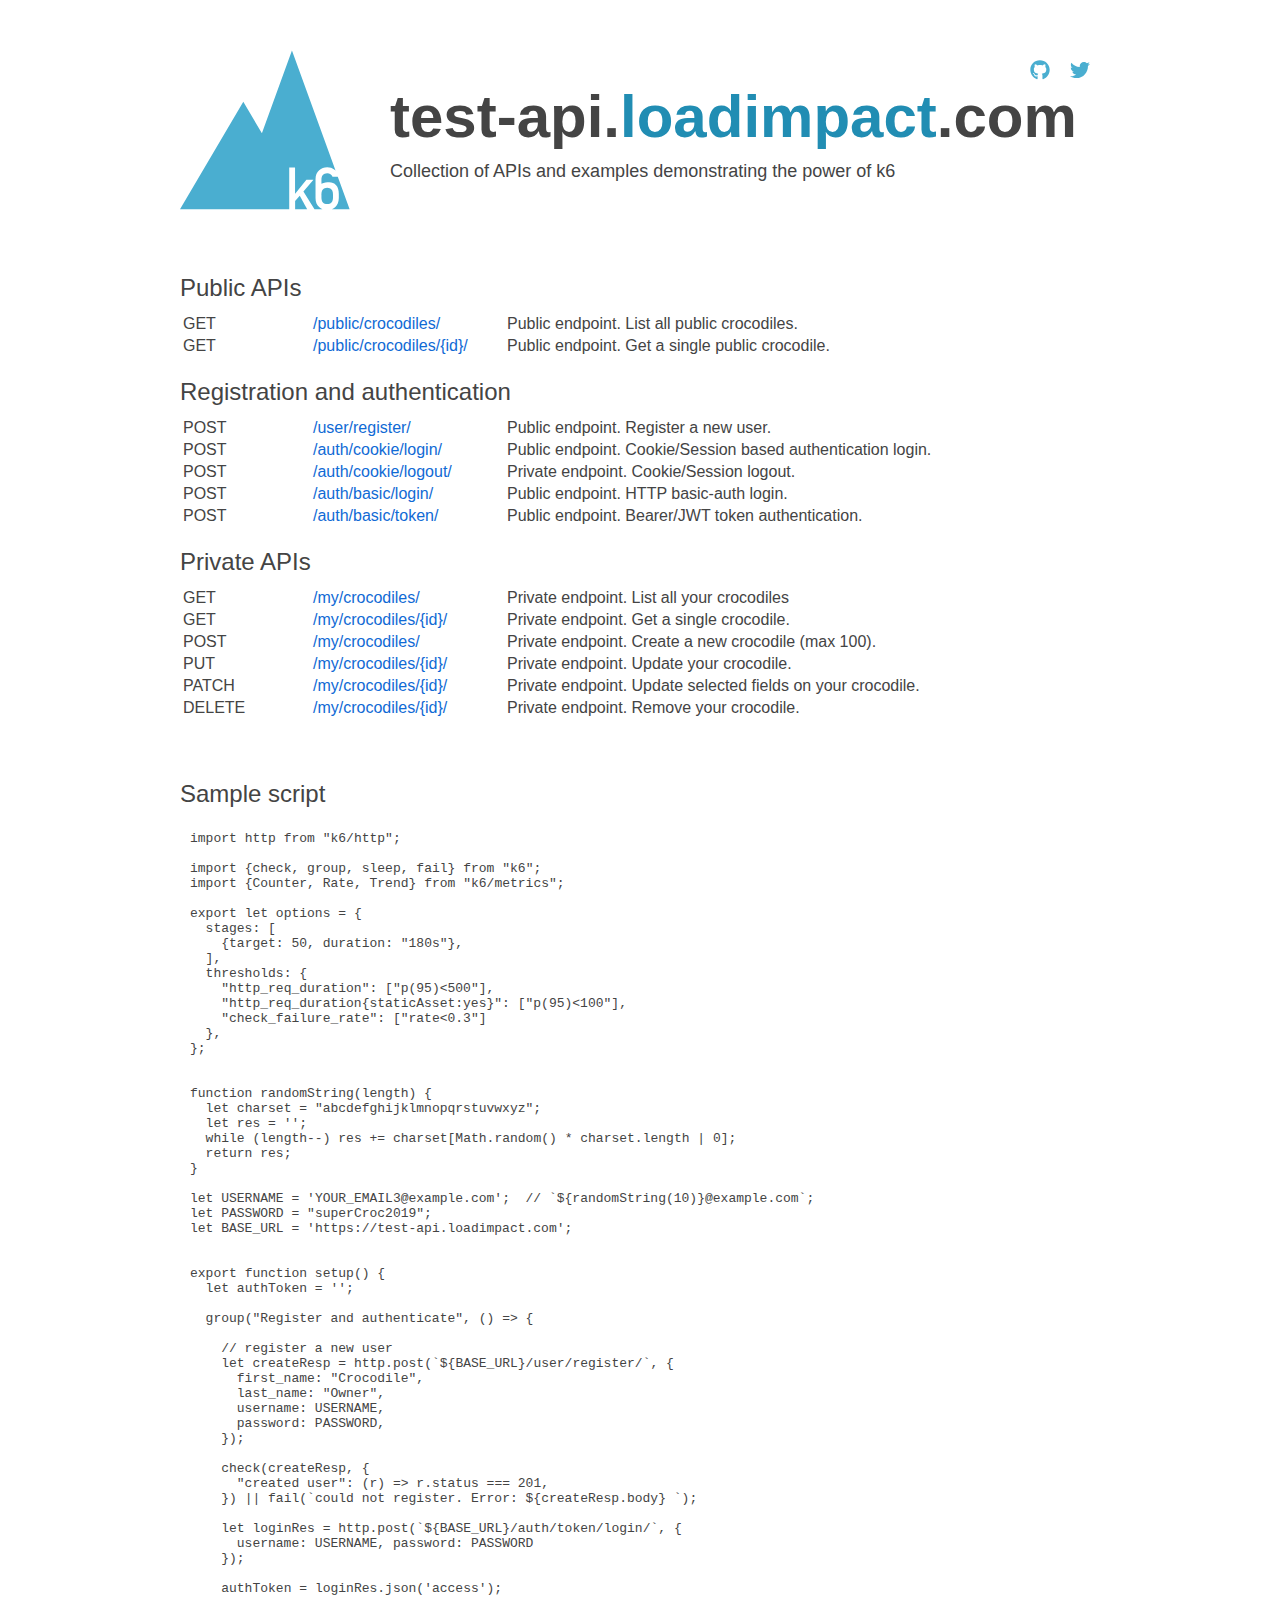
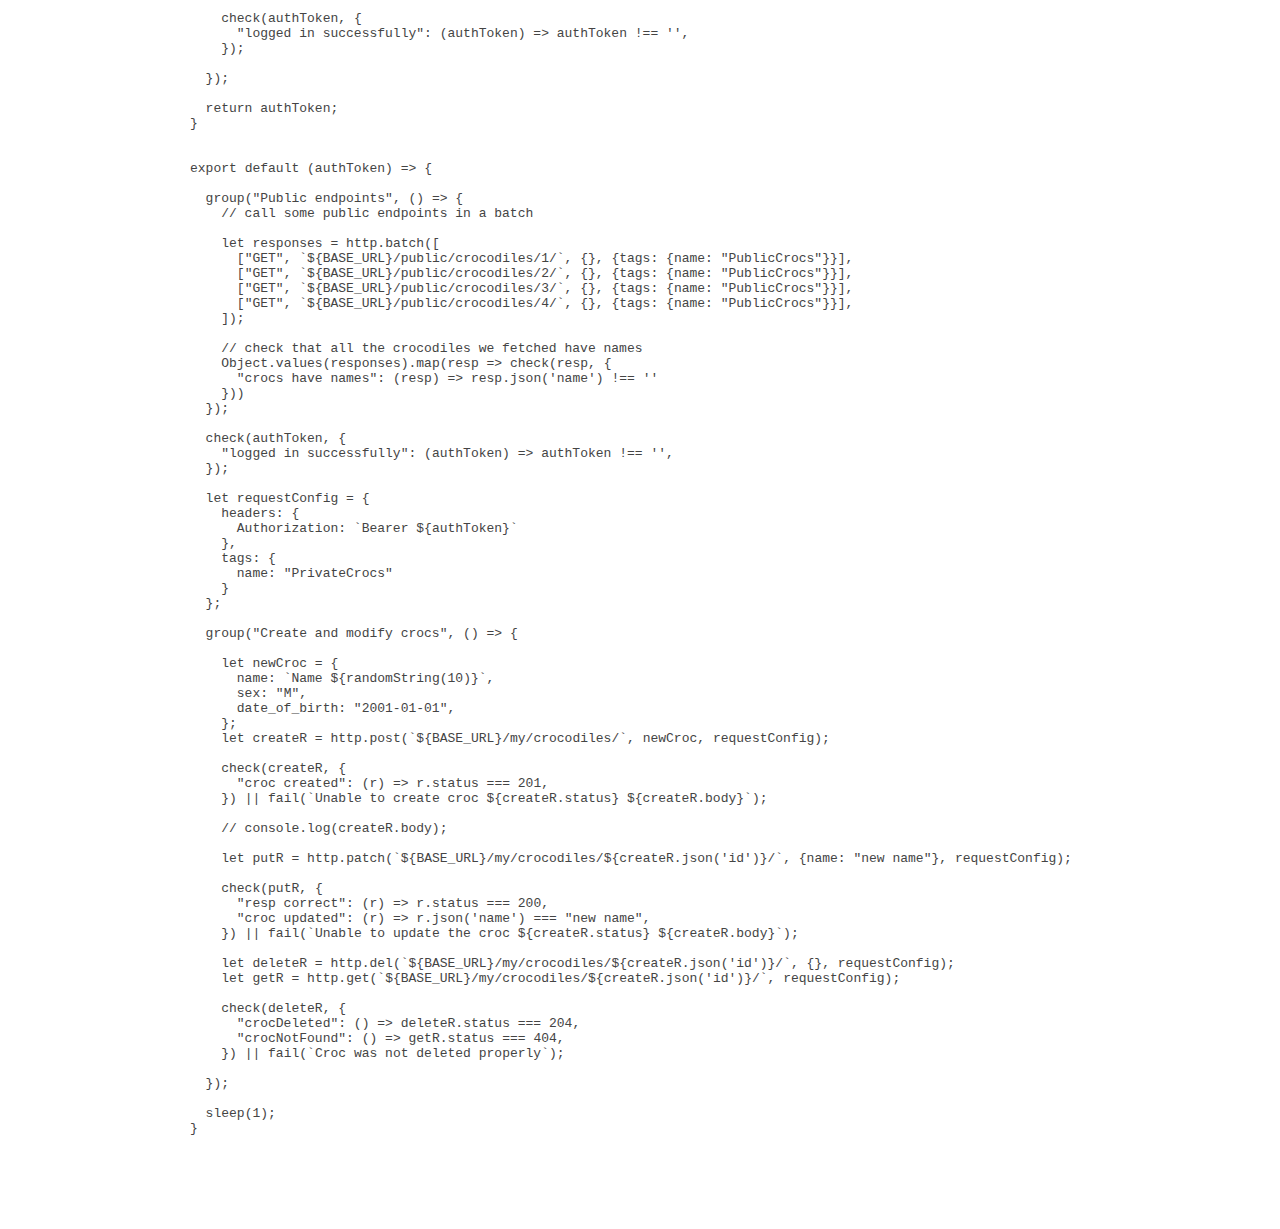
==== project/apps/pages/templates/index.html @ 8e911334 "Example script on the main page" ====
<!DOCTYPE html>
<html lang="en">
<head>
    <meta charset="UTF-8">
    <meta name="viewport" content="width=device-width, initial-scale=1.0">
    <meta http-equiv="X-UA-Compatible" content="ie=edge">
    <link rel="icon" href="/static/favicon.ico" sizes="32x32">
    <link rel="stylesheet" href="/static/css/pygments.css" type="text/css">
    <title>APIs demonstrating the power of k6<</title>
    <style>code[class*=language-], pre[class*=language-] {
        color: #000;
        background: 0 0;
        text-shadow: 0 1px #fff;
        font-family: Consolas, Monaco, 'Andale Mono', 'Ubuntu Mono', monospace;
        font-size: 1em;
        text-align: left;
        white-space: pre;
        word-spacing: normal;
        word-break: normal;
        word-wrap: normal;
        line-height: 1.5;
        -moz-tab-size: 4;
        -o-tab-size: 4;
        tab-size: 4;
        -webkit-hyphens: none;
        -moz-hyphens: none;
        -ms-hyphens: none;
        hyphens: none
    }

    code[class*=language-] ::-moz-selection, code[class*=language-]::-moz-selection, pre[class*=language-] ::-moz-selection, pre[class*=language-]::-moz-selection {
        text-shadow: none;
        background: #b3d4fc
    }

    code[class*=language-] ::selection, code[class*=language-]::selection, pre[class*=language-] ::selection, pre[class*=language-]::selection {
        text-shadow: none;
        background: #b3d4fc
    }

    @media print {
        code[class*=language-], pre[class*=language-] {
            text-shadow: none
        }
    }

    pre[class*=language-] {
        padding: 1em;
        margin: .5em 0;
        overflow: auto
    }

    :not(pre) > code[class*=language-], pre[class*=language-] {
        background: #f5f2f0
    }

    :not(pre) > code[class*=language-] {
        padding: .1em;
        border-radius: .3em;
        white-space: normal
    }

    .token.cdata, .token.comment, .token.doctype, .token.prolog {
        color: #708090
    }

    .token.punctuation {
        color: #999
    }

    .namespace {
        opacity: .7
    }

    .token.boolean, .token.constant, .token.deleted, .token.number, .token.property, .token.symbol, .token.tag {
        color: #905
    }

    .token.attr-name, .token.builtin, .token.char, .token.inserted, .token.selector, .token.string {
        color: #690
    }

    .language-css .token.string, .style .token.string, .token.entity, .token.operator, .token.url {
        color: #9a6e3a;
        background: hsla(0, 0%, 100%, .5)
    }

    .token.atrule, .token.attr-value, .token.keyword {
        color: #07a
    }

    .token.class-name, .token.function {
        color: #dd4a68
    }

    .token.important, .token.regex, .token.variable {
        color: #e90
    }

    .token.bold, .token.important {
        font-weight: 700
    }

    .token.italic {
        font-style: italic
    }

    .token.entity {
        cursor: help
    }

    pre.language-js {
        background: #f7f7f7 !important;
        margin-bottom: 30px;
    }

    .code.language-js {
        font-size: 13px;
    }

    body {
        margin: 0;
        font-family: -apple-system, Whitney, BlinkMacSystemFont, segoe ui, Roboto, Helvetica, Arial, sans-serif, apple color emoji, segoe ui emoji, segoe ui symbol;
        color: #444;
    }

    *, *::before, *::after {
        box-sizing: border-box;
    }

    h1, h2, h3, p, ul {
        margin-top: 0;
    }

    a {
        color: #106ad5;
    }

    h2 {
        font-weight: 500;
        color: #444;
    }

    a:not(:hover) {
        text-decoration: none;
    }

    .text-blue {
        color: #218db3;
    }

    .text-yellow {
        color: #f0d91e;
    }

    .page {
        margin: 0 auto 50px;
        max-width: 960px;
        padding-left: 20px;
        padding-right: 20px;
        padding-top: 50px;
    }

    .page-section {
        padding: 20px 0;
    }

    .title {
        font-size: 60px;
        margin-top: 0;
        margin-bottom: 10px;
    }

    .description {
        color: #444;
        font-size: 18px;
        margin-top: 0;
        margin-bottom: 0;
        font-weight: 300;
    }

    .header {
        position: relative;
        margin-bottom: 40px;
    }

    .logo svg {
        width: 170px;
        height: auto;
    }

    .logo svg path {
        fill: #4AAED0;
    }

    @media (min-width: 600px) {
        .logo {
            margin-right: 40px;
        }

        .header {
            display: flex;
            align-items: center;
        }
    }

    @media (max-width: 599px) {
        .logo {
            margin-bottom: 10px;
        }

        .logo svg {
            width: 100px;
        }
    }

    .table {
        border-collapse: collapse;
    }

    .table td {
        border: 1px solid #e6e6e6;
        padding: 10px;
        min-width: 130px;
    }

    .list-unstyled {
        list-style: none;
        padding-left: 0;
    }

    .modules-list {
        list-style: none;
        padding-left: 0;
        border-top: 1px solid #e6e6e6;
        padding: 10px 0;
        border-bottom: 1px solid #e6e6e6;
    }

    .modules-list li {
        padding: 10px;
        display: flex;
    }

    .modules-list li p {
        margin-bottom: 0;
        margin-right: 10px;
        min-width: 120px;
    }

    .header-icons {
        position: absolute;
        top: 0;
        right: 0;
        display: flex;
        justify-content: flex-end;
        align-self: flex-start;
        list-style: none;
    }

    .header-icons li a {
        padding: 10px;
        color: #4aaed0;
        transition: 0.2s;
        display: block;
    }

    .header-icons li a:hover {
        color: #30829e;
    }

    .header-icons li a:active {
        transform: scale(0.9);
    }

    table{
        margin-bottom: 20px;
        table-layout: fixed;
        width: 800px;
    }

    thead tr th:first-child,
    tbody tr td:first-child
    {
      width: 8em;
      min-width: 8em;
      max-width: 8em;
      word-break: break-all;
    }

    thead tr th:nth-child(2),
    tbody tr td:nth-child(2){
      width: 12em;
      min-width: 12em;
      max-width: 12em;
      word-break: break-all;

    }

    h2 {
        margin-bottom: 10px;
    }
        pre{
            padding: 10px;
        }
    </style>
</head>
<body>
<main class="page">
    <header class="header">
        <div class="logo">
            <svg width="181px" height="170px" viewBox="0 0 181 170">
                <g id="Page-2" stroke="none" stroke-width="1" fill="none" fill-rule="evenodd">
                    <g id="k6-logo-cyan" fill="#4AAED0">
                        <path d="M162.9,153.5 C162.8,149 160.7,146.7 156.7,146.6 C152.7,146.7 150.6,149 150.6,153.5 L150.6,157.2 C150.7,161.8 152.7,164.1 156.7,164.1 C160.7,164.1 162.8,161.8 162.9,157.2 L162.9,153.5 Z"
                              id="Path"></path>
                        <path d="M168,135 L162.4,135 C161.4,132.5 159.5,131.3 156.7,131.2 C152.7,131.3 150.7,133.6 150.6,138.1 L150.6,142.3 C153.6,141.3 156.4,140.9 158.9,140.9 C161.8,140.9 164.2,141.9 166.2,143.9 C168.2,145.9 169.1,149.1 169.1,153.4 L169.1,157.5 C169,161.6 167.8,164.8 165.4,167.1 C164.3,168.1 163.1,168.9 161.8,169.5 L180.6,169.5 L168,135 Z"
                              id="Path"></path>
                        <polygon id="Path"
                                 points="122.6 160.9 122.6 169.5 135.4 169.5 127.5 155.2"></polygon>
                        <path d="M144.3,157.6 L144.3,137.7 C144.3,133.5 145.6,130.3 148.2,128.1 C150.6,125.9 153.4,124.8 156.7,124.8 C159.7,124.8 162.3,125.7 164.6,127.4 C164.9,127.7 165.3,128 165.6,128.3 L119.2,0.5 L87.2,88.7 L67.4,55.2 L1.42108547e-14,169.5 L101,169.5 L116.3,169.5 L116.3,125.1 L122.5,125.1 L122.5,153.1 L122.6,153.1 L134.6,138.1 L142.1,138.1 L131.4,150.6 L143.2,169.5 L151.7,169.5 C150.4,168.9 149.2,168.2 148.1,167.1 C145.6,164.9 144.3,161.7 144.3,157.6 Z"
                              id="Path"></path>
                    </g>
                </g>
            </svg>
        </div>
        <div>
            <h1 class="title">test-api.<span class="text-blue">loadimpact</span>.com</h1>
            <p class="description">Collection of APIs and examples demonstrating the power of k6</p>
        </div>
        <ul class="header-icons">
            <li>
                <a href="https://github.com/loadimpact/k6">
                    <svg height="20" width="20" aria-hidden="true" focusable="false"
                         viewBox="0 0 496 512">
                        <path fill="currentColor"
                              d="M165.9 397.4c0 2-2.3 3.6-5.2 3.6-3.3.3-5.6-1.3-5.6-3.6 0-2 2.3-3.6 5.2-3.6 3-.3 5.6 1.3 5.6 3.6zm-31.1-4.5c-.7 2 1.3 4.3 4.3 4.9 2.6 1 5.6 0 6.2-2s-1.3-4.3-4.3-5.2c-2.6-.7-5.5.3-6.2 2.3zm44.2-1.7c-2.9.7-4.9 2.6-4.6 4.9.3 2 2.9 3.3 5.9 2.6 2.9-.7 4.9-2.6 4.6-4.6-.3-1.9-3-3.2-5.9-2.9zM244.8 8C106.1 8 0 113.3 0 252c0 110.9 69.8 205.8 169.5 239.2 12.8 2.3 17.3-5.6 17.3-12.1 0-6.2-.3-40.4-.3-61.4 0 0-70 15-84.7-29.8 0 0-11.4-29.1-27.8-36.6 0 0-22.9-15.7 1.6-15.4 0 0 24.9 2 38.6 25.8 21.9 38.6 58.6 27.5 72.9 20.9 2.3-16 8.8-27.1 16-33.7-55.9-6.2-112.3-14.3-112.3-110.5 0-27.5 7.6-41.3 23.6-58.9-2.6-6.5-11.1-33.3 2.6-67.9 20.9-6.5 69 27 69 27 20-5.6 41.5-8.5 62.8-8.5s42.8 2.9 62.8 8.5c0 0 48.1-33.6 69-27 13.7 34.7 5.2 61.4 2.6 67.9 16 17.7 25.8 31.5 25.8 58.9 0 96.5-58.9 104.2-114.8 110.5 9.2 7.9 17 22.9 17 46.4 0 33.7-.3 75.4-.3 83.6 0 6.5 4.6 14.4 17.3 12.1C428.2 457.8 496 362.9 496 252 496 113.3 383.5 8 244.8 8zM97.2 352.9c-1.3 1-1 3.3.7 5.2 1.6 1.6 3.9 2.3 5.2 1 1.3-1 1-3.3-.7-5.2-1.6-1.6-3.9-2.3-5.2-1zm-10.8-8.1c-.7 1.3.3 2.9 2.3 3.9 1.6 1 3.6.7 4.3-.7.7-1.3-.3-2.9-2.3-3.9-2-.6-3.6-.3-4.3.7zm32.4 35.6c-1.6 1.3-1 4.3 1.3 6.2 2.3 2.3 5.2 2.6 6.5 1 1.3-1.3.7-4.3-1.3-6.2-2.2-2.3-5.2-2.6-6.5-1zm-11.4-14.7c-1.6 1-1.6 3.6 0 5.9 1.6 2.3 4.3 3.3 5.6 2.3 1.6-1.3 1.6-3.9 0-6.2-1.4-2.3-4-3.3-5.6-2z"></path>
                    </svg>
                </a>
            </li>
            <li>
                <a href="https://twitter.com/k6_io">
                    <svg height="20" width="20" aria-hidden="true" focusable="false"
                         viewBox="0 0 512 512">
                        <path fill="currentColor"
                              d="M459.37 151.716c.325 4.548.325 9.097.325 13.645 0 138.72-105.583 298.558-298.558 298.558-59.452 0-114.68-17.219-161.137-47.106 8.447.974 16.568 1.299 25.34 1.299 49.055 0 94.213-16.568 130.274-44.832-46.132-.975-84.792-31.188-98.112-72.772 6.498.974 12.995 1.624 19.818 1.624 9.421 0 18.843-1.3 27.614-3.573-48.081-9.747-84.143-51.98-84.143-102.985v-1.299c13.969 7.797 30.214 12.67 47.431 13.319-28.264-18.843-46.781-51.005-46.781-87.391 0-19.492 5.197-37.36 14.294-52.954 51.655 63.675 129.3 105.258 216.365 109.807-1.624-7.797-2.599-15.918-2.599-24.04 0-57.828 46.782-104.934 104.934-104.934 30.213 0 57.502 12.67 76.67 33.137 23.715-4.548 46.456-13.32 66.599-25.34-7.798 24.366-24.366 44.833-46.132 57.827 21.117-2.273 41.584-8.122 60.426-16.243-14.292 20.791-32.161 39.308-52.628 54.253z"></path>
                    </svg>
                </a>
            </li>
        </ul>
    </header>
    <section class="page-section">
        <h2>Public APIs</h2>
        <table>
            <tbody>
            <tr>
                <td>GET</td>
                <td><a href="/public/crocodiles/">/public/crocodiles/</a></td>
                <td>Public endpoint. List all public crocodiles.</td>
            </tr>
            <tr>
                <td>GET</td>
                <td><a href="/public/crocodiles/1/">/public/crocodiles/{id}/</a></td>
                <td>Public endpoint. Get a single public crocodile.</td>
            </tr>
            </tbody>
        </table>

        <h2>Registration and authentication</h2>
        <table>
            <tbody>
            <tr>
                <td>POST</td>
                <td><a href="/user/register/">/user/register/</a></td>
                <td>Public endpoint. Register a new user.</td>
            </tr>

            <tr>
                <td>POST</td>
                <td><a href="/auth/cookie/login/">/auth/cookie/login/</a></td>
                <td>Public endpoint. Cookie/Session based authentication login.</td>
            </tr>
            <tr>
                <td>POST</td>
                <td><a href="/auth/cookie/logout/">/auth/cookie/logout/</a></td>
                <td>Private endpoint. Cookie/Session logout.</td>
            </tr>
            <tr>
                <td>POST</td>
                <td><a href="/auth/cookie/login/">/auth/basic/login/</a></td>
                <td>Public endpoint. HTTP basic-auth login.</td>
            </tr>
            <tr>
                <td>POST</td>
                <td><a href="/auth/token/login/">/auth/basic/token/</a></td>
                <td>Public endpoint. Bearer/JWT token authentication.</td>
            </tr>
            </tbody>
        </table>

        <h2>Private APIs </h2>
        <table>
            <tbody>
            <tr>
                <td>GET</td>
                <td><a href="/my/crocodiles/">/my/crocodiles/</a></td>
                <td>Private endpoint. List all your crocodiles</td>
            </tr>
            <tr>
                <td>GET</td>
                <td><a href="/my/crocodiles/{}/">/my/crocodiles/{id}/</a></td>
                <td>Private endpoint. Get a single crocodile.</td>
            </tr>
            <tr>
                <td>POST</td>
                <td><a href="/my/crocodiles/">/my/crocodiles/</a></td>
                <td>Private endpoint. Create a new crocodile (max 100).</td>
            </tr>
            <tr>
                <td>PUT</td>
                <td><a href="/my/crocodiles/{}/">/my/crocodiles/{id}/</a></td>
                <td>Private endpoint. Update your crocodile.</td>
            </tr>
            <tr>
                <td>PATCH</td>
                <td><a href="/my/crocodiles/{}/">/my/crocodiles/{id}/</a></td>
                <td>Private endpoint. Update selected fields on your crocodile.</td>
            </tr>
            <tr>
                <td>DELETE</td>
                <td><a href="/my/crocodiles/{}/">/my/crocodiles/{id}/</a></td>
                <td>Private endpoint. Remove your crocodile.</td>
            </tr>
            </tbody>
        </table>
    </section>

    <section class="page-section">
        <h2>Sample script</h2>

<div class="syntax"><pre><span></span><span class="kr">import</span> <span class="nx">http</span> <span class="nx">from</span> <span class="s2">"k6/http"</span><span class="p">;</span>

<span class="kr">import</span> <span class="p">{</span><span class="nx">check</span><span class="p">,</span> <span class="nx">group</span><span class="p">,</span> <span class="nx">sleep</span><span class="p">,</span> <span class="nx">fail</span><span class="p">}</span> <span class="nx">from</span> <span class="s2">"k6"</span><span class="p">;</span>
<span class="kr">import</span> <span class="p">{</span><span class="nx">Counter</span><span class="p">,</span> <span class="nx">Rate</span><span class="p">,</span> <span class="nx">Trend</span><span class="p">}</span> <span class="nx">from</span> <span class="s2">"k6/metrics"</span><span class="p">;</span>

<span class="kr">export</span> <span class="kd">let</span> <span class="nx">options</span> <span class="o">=</span> <span class="p">{</span>
  <span class="nx">stages</span><span class="o">:</span> <span class="p">[</span>
    <span class="p">{</span><span class="nx">target</span><span class="o">:</span> <span class="mi">50</span><span class="p">,</span> <span class="nx">duration</span><span class="o">:</span> <span class="s2">"180s"</span><span class="p">},</span>
  <span class="p">],</span>
  <span class="nx">thresholds</span><span class="o">:</span> <span class="p">{</span>
    <span class="s2">"http_req_duration"</span><span class="o">:</span> <span class="p">[</span><span class="s2">"p(95)&lt;500"</span><span class="p">],</span>
    <span class="s2">"http_req_duration{staticAsset:yes}"</span><span class="o">:</span> <span class="p">[</span><span class="s2">"p(95)&lt;100"</span><span class="p">],</span>
    <span class="s2">"check_failure_rate"</span><span class="o">:</span> <span class="p">[</span><span class="s2">"rate&lt;0.3"</span><span class="p">]</span>
  <span class="p">},</span>
<span class="p">};</span>


<span class="kd">function</span> <span class="nx">randomString</span><span class="p">(</span><span class="nx">length</span><span class="p">)</span> <span class="p">{</span>
  <span class="kd">let</span> <span class="nx">charset</span> <span class="o">=</span> <span class="s2">"abcdefghijklmnopqrstuvwxyz"</span><span class="p">;</span>
  <span class="kd">let</span> <span class="nx">res</span> <span class="o">=</span> <span class="s1">''</span><span class="p">;</span>
  <span class="k">while</span> <span class="p">(</span><span class="nx">length</span><span class="o">--</span><span class="p">)</span> <span class="nx">res</span> <span class="o">+=</span> <span class="nx">charset</span><span class="p">[</span><span class="nb">Math</span><span class="p">.</span><span class="nx">random</span><span class="p">()</span> <span class="o">*</span> <span class="nx">charset</span><span class="p">.</span><span class="nx">length</span> <span class="o">|</span> <span class="mi">0</span><span class="p">];</span>
  <span class="k">return</span> <span class="nx">res</span><span class="p">;</span>
<span class="p">}</span>

<span class="kd">let</span> <span class="nx">USERNAME</span> <span class="o">=</span> <span class="s1">'YOUR_EMAIL3@example.com'</span><span class="p">;</span>  <span class="c1">// `${randomString(10)}@example.com`;</span>
<span class="kd">let</span> <span class="nx">PASSWORD</span> <span class="o">=</span> <span class="s2">"superCroc2019"</span><span class="p">;</span>
<span class="kd">let</span> <span class="nx">BASE_URL</span> <span class="o">=</span> <span class="s1">'https://test-api.loadimpact.com'</span><span class="p">;</span>


<span class="kr">export</span> <span class="kd">function</span> <span class="nx">setup</span><span class="p">()</span> <span class="p">{</span>
  <span class="kd">let</span> <span class="nx">authToken</span> <span class="o">=</span> <span class="s1">''</span><span class="p">;</span>

  <span class="nx">group</span><span class="p">(</span><span class="s2">"Register and authenticate"</span><span class="p">,</span> <span class="p">()</span> <span class="p">=&gt;</span> <span class="p">{</span>

    <span class="c1">// register a new user</span>
    <span class="kd">let</span> <span class="nx">createResp</span> <span class="o">=</span> <span class="nx">http</span><span class="p">.</span><span class="nx">post</span><span class="p">(</span><span class="sb">`</span><span class="si">${</span><span class="nx">BASE_URL</span><span class="si">}</span><span class="sb">/user/register/`</span><span class="p">,</span> <span class="p">{</span>
      <span class="nx">first_name</span><span class="o">:</span> <span class="s2">"Crocodile"</span><span class="p">,</span>
      <span class="nx">last_name</span><span class="o">:</span> <span class="s2">"Owner"</span><span class="p">,</span>
      <span class="nx">username</span><span class="o">:</span> <span class="nx">USERNAME</span><span class="p">,</span>
      <span class="nx">password</span><span class="o">:</span> <span class="nx">PASSWORD</span><span class="p">,</span>
    <span class="p">});</span>

    <span class="nx">check</span><span class="p">(</span><span class="nx">createResp</span><span class="p">,</span> <span class="p">{</span>
      <span class="s2">"created user"</span><span class="o">:</span> <span class="p">(</span><span class="nx">r</span><span class="p">)</span> <span class="p">=&gt;</span> <span class="nx">r</span><span class="p">.</span><span class="nx">status</span> <span class="o">===</span> <span class="mi">201</span><span class="p">,</span>
    <span class="p">})</span> <span class="o">||</span> <span class="nx">fail</span><span class="p">(</span><span class="sb">`could not register. Error: </span><span class="si">${</span><span class="nx">createResp</span><span class="p">.</span><span class="nx">body</span><span class="si">}</span><span class="sb"> `</span><span class="p">);</span>

    <span class="kd">let</span> <span class="nx">loginRes</span> <span class="o">=</span> <span class="nx">http</span><span class="p">.</span><span class="nx">post</span><span class="p">(</span><span class="sb">`</span><span class="si">${</span><span class="nx">BASE_URL</span><span class="si">}</span><span class="sb">/auth/token/login/`</span><span class="p">,</span> <span class="p">{</span>
      <span class="nx">username</span><span class="o">:</span> <span class="nx">USERNAME</span><span class="p">,</span> <span class="nx">password</span><span class="o">:</span> <span class="nx">PASSWORD</span>
    <span class="p">});</span>

    <span class="nx">authToken</span> <span class="o">=</span> <span class="nx">loginRes</span><span class="p">.</span><span class="nx">json</span><span class="p">(</span><span class="s1">'access'</span><span class="p">);</span>

    <span class="nx">check</span><span class="p">(</span><span class="nx">authToken</span><span class="p">,</span> <span class="p">{</span>
      <span class="s2">"logged in successfully"</span><span class="o">:</span> <span class="p">(</span><span class="nx">authToken</span><span class="p">)</span> <span class="p">=&gt;</span> <span class="nx">authToken</span> <span class="o">!==</span> <span class="s1">''</span><span class="p">,</span>
    <span class="p">});</span>

  <span class="p">});</span>

  <span class="k">return</span> <span class="nx">authToken</span><span class="p">;</span>
<span class="p">}</span>


<span class="kr">export</span> <span class="k">default</span> <span class="p">(</span><span class="nx">authToken</span><span class="p">)</span> <span class="p">=&gt;</span> <span class="p">{</span>

  <span class="nx">group</span><span class="p">(</span><span class="s2">"Public endpoints"</span><span class="p">,</span> <span class="p">()</span> <span class="p">=&gt;</span> <span class="p">{</span>
    <span class="c1">// call some public endpoints in a batch</span>

    <span class="kd">let</span> <span class="nx">responses</span> <span class="o">=</span> <span class="nx">http</span><span class="p">.</span><span class="nx">batch</span><span class="p">([</span>
      <span class="p">[</span><span class="s2">"GET"</span><span class="p">,</span> <span class="sb">`</span><span class="si">${</span><span class="nx">BASE_URL</span><span class="si">}</span><span class="sb">/public/crocodiles/1/`</span><span class="p">,</span> <span class="p">{},</span> <span class="p">{</span><span class="nx">tags</span><span class="o">:</span> <span class="p">{</span><span class="nx">name</span><span class="o">:</span> <span class="s2">"PublicCrocs"</span><span class="p">}}],</span>
      <span class="p">[</span><span class="s2">"GET"</span><span class="p">,</span> <span class="sb">`</span><span class="si">${</span><span class="nx">BASE_URL</span><span class="si">}</span><span class="sb">/public/crocodiles/2/`</span><span class="p">,</span> <span class="p">{},</span> <span class="p">{</span><span class="nx">tags</span><span class="o">:</span> <span class="p">{</span><span class="nx">name</span><span class="o">:</span> <span class="s2">"PublicCrocs"</span><span class="p">}}],</span>
      <span class="p">[</span><span class="s2">"GET"</span><span class="p">,</span> <span class="sb">`</span><span class="si">${</span><span class="nx">BASE_URL</span><span class="si">}</span><span class="sb">/public/crocodiles/3/`</span><span class="p">,</span> <span class="p">{},</span> <span class="p">{</span><span class="nx">tags</span><span class="o">:</span> <span class="p">{</span><span class="nx">name</span><span class="o">:</span> <span class="s2">"PublicCrocs"</span><span class="p">}}],</span>
      <span class="p">[</span><span class="s2">"GET"</span><span class="p">,</span> <span class="sb">`</span><span class="si">${</span><span class="nx">BASE_URL</span><span class="si">}</span><span class="sb">/public/crocodiles/4/`</span><span class="p">,</span> <span class="p">{},</span> <span class="p">{</span><span class="nx">tags</span><span class="o">:</span> <span class="p">{</span><span class="nx">name</span><span class="o">:</span> <span class="s2">"PublicCrocs"</span><span class="p">}}],</span>
    <span class="p">]);</span>

    <span class="c1">// check that all the crocodiles we fetched have names</span>
    <span class="nb">Object</span><span class="p">.</span><span class="nx">values</span><span class="p">(</span><span class="nx">responses</span><span class="p">).</span><span class="nx">map</span><span class="p">(</span><span class="nx">resp</span> <span class="p">=&gt;</span> <span class="nx">check</span><span class="p">(</span><span class="nx">resp</span><span class="p">,</span> <span class="p">{</span>
      <span class="s2">"crocs have names"</span><span class="o">:</span> <span class="p">(</span><span class="nx">resp</span><span class="p">)</span> <span class="p">=&gt;</span> <span class="nx">resp</span><span class="p">.</span><span class="nx">json</span><span class="p">(</span><span class="s1">'name'</span><span class="p">)</span> <span class="o">!==</span> <span class="s1">''</span>
    <span class="p">}))</span>
  <span class="p">});</span>

  <span class="nx">check</span><span class="p">(</span><span class="nx">authToken</span><span class="p">,</span> <span class="p">{</span>
    <span class="s2">"logged in successfully"</span><span class="o">:</span> <span class="p">(</span><span class="nx">authToken</span><span class="p">)</span> <span class="p">=&gt;</span> <span class="nx">authToken</span> <span class="o">!==</span> <span class="s1">''</span><span class="p">,</span>
  <span class="p">});</span>

  <span class="kd">let</span> <span class="nx">requestConfig</span> <span class="o">=</span> <span class="p">{</span>
    <span class="nx">headers</span><span class="o">:</span> <span class="p">{</span>
      <span class="nx">Authorization</span><span class="o">:</span> <span class="sb">`Bearer </span><span class="si">${</span><span class="nx">authToken</span><span class="si">}</span><span class="sb">`</span>
    <span class="p">},</span>
    <span class="nx">tags</span><span class="o">:</span> <span class="p">{</span>
      <span class="nx">name</span><span class="o">:</span> <span class="s2">"PrivateCrocs"</span>
    <span class="p">}</span>
  <span class="p">};</span>

  <span class="nx">group</span><span class="p">(</span><span class="s2">"Create and modify crocs"</span><span class="p">,</span> <span class="p">()</span> <span class="p">=&gt;</span> <span class="p">{</span>

    <span class="kd">let</span> <span class="nx">newCroc</span> <span class="o">=</span> <span class="p">{</span>
      <span class="nx">name</span><span class="o">:</span> <span class="sb">`Name </span><span class="si">${</span><span class="nx">randomString</span><span class="p">(</span><span class="mi">10</span><span class="p">)</span><span class="si">}</span><span class="sb">`</span><span class="p">,</span>
      <span class="nx">sex</span><span class="o">:</span> <span class="s2">"M"</span><span class="p">,</span>
      <span class="nx">date_of_birth</span><span class="o">:</span> <span class="s2">"2001-01-01"</span><span class="p">,</span>
    <span class="p">};</span>
    <span class="kd">let</span> <span class="nx">createR</span> <span class="o">=</span> <span class="nx">http</span><span class="p">.</span><span class="nx">post</span><span class="p">(</span><span class="sb">`</span><span class="si">${</span><span class="nx">BASE_URL</span><span class="si">}</span><span class="sb">/my/crocodiles/`</span><span class="p">,</span> <span class="nx">newCroc</span><span class="p">,</span> <span class="nx">requestConfig</span><span class="p">);</span>

    <span class="nx">check</span><span class="p">(</span><span class="nx">createR</span><span class="p">,</span> <span class="p">{</span>
      <span class="s2">"croc created"</span><span class="o">:</span> <span class="p">(</span><span class="nx">r</span><span class="p">)</span> <span class="p">=&gt;</span> <span class="nx">r</span><span class="p">.</span><span class="nx">status</span> <span class="o">===</span> <span class="mi">201</span><span class="p">,</span>
    <span class="p">})</span> <span class="o">||</span> <span class="nx">fail</span><span class="p">(</span><span class="sb">`Unable to create croc </span><span class="si">${</span><span class="nx">createR</span><span class="p">.</span><span class="nx">status</span><span class="si">}</span><span class="sb"> </span><span class="si">${</span><span class="nx">createR</span><span class="p">.</span><span class="nx">body</span><span class="si">}</span><span class="sb">`</span><span class="p">);</span>

    <span class="c1">// console.log(createR.body);</span>

    <span class="kd">let</span> <span class="nx">putR</span> <span class="o">=</span> <span class="nx">http</span><span class="p">.</span><span class="nx">patch</span><span class="p">(</span><span class="sb">`</span><span class="si">${</span><span class="nx">BASE_URL</span><span class="si">}</span><span class="sb">/my/crocodiles/</span><span class="si">${</span><span class="nx">createR</span><span class="p">.</span><span class="nx">json</span><span class="p">(</span><span class="s1">'id'</span><span class="p">)</span><span class="si">}</span><span class="sb">/`</span><span class="p">,</span> <span class="p">{</span><span class="nx">name</span><span class="o">:</span> <span class="s2">"new name"</span><span class="p">},</span> <span class="nx">requestConfig</span><span class="p">);</span>

    <span class="nx">check</span><span class="p">(</span><span class="nx">putR</span><span class="p">,</span> <span class="p">{</span>
      <span class="s2">"resp correct"</span><span class="o">:</span> <span class="p">(</span><span class="nx">r</span><span class="p">)</span> <span class="p">=&gt;</span> <span class="nx">r</span><span class="p">.</span><span class="nx">status</span> <span class="o">===</span> <span class="mi">200</span><span class="p">,</span>
      <span class="s2">"croc updated"</span><span class="o">:</span> <span class="p">(</span><span class="nx">r</span><span class="p">)</span> <span class="p">=&gt;</span> <span class="nx">r</span><span class="p">.</span><span class="nx">json</span><span class="p">(</span><span class="s1">'name'</span><span class="p">)</span> <span class="o">===</span> <span class="s2">"new name"</span><span class="p">,</span>
    <span class="p">})</span> <span class="o">||</span> <span class="nx">fail</span><span class="p">(</span><span class="sb">`Unable to update the croc </span><span class="si">${</span><span class="nx">createR</span><span class="p">.</span><span class="nx">status</span><span class="si">}</span><span class="sb"> </span><span class="si">${</span><span class="nx">createR</span><span class="p">.</span><span class="nx">body</span><span class="si">}</span><span class="sb">`</span><span class="p">);</span>

    <span class="kd">let</span> <span class="nx">deleteR</span> <span class="o">=</span> <span class="nx">http</span><span class="p">.</span><span class="nx">del</span><span class="p">(</span><span class="sb">`</span><span class="si">${</span><span class="nx">BASE_URL</span><span class="si">}</span><span class="sb">/my/crocodiles/</span><span class="si">${</span><span class="nx">createR</span><span class="p">.</span><span class="nx">json</span><span class="p">(</span><span class="s1">'id'</span><span class="p">)</span><span class="si">}</span><span class="sb">/`</span><span class="p">,</span> <span class="p">{},</span> <span class="nx">requestConfig</span><span class="p">);</span>
    <span class="kd">let</span> <span class="nx">getR</span> <span class="o">=</span> <span class="nx">http</span><span class="p">.</span><span class="nx">get</span><span class="p">(</span><span class="sb">`</span><span class="si">${</span><span class="nx">BASE_URL</span><span class="si">}</span><span class="sb">/my/crocodiles/</span><span class="si">${</span><span class="nx">createR</span><span class="p">.</span><span class="nx">json</span><span class="p">(</span><span class="s1">'id'</span><span class="p">)</span><span class="si">}</span><span class="sb">/`</span><span class="p">,</span> <span class="nx">requestConfig</span><span class="p">);</span>

    <span class="nx">check</span><span class="p">(</span><span class="nx">deleteR</span><span class="p">,</span> <span class="p">{</span>
      <span class="s2">"crocDeleted"</span><span class="o">:</span> <span class="p">()</span> <span class="p">=&gt;</span> <span class="nx">deleteR</span><span class="p">.</span><span class="nx">status</span> <span class="o">===</span> <span class="mi">204</span><span class="p">,</span>
      <span class="s2">"crocNotFound"</span><span class="o">:</span> <span class="p">()</span> <span class="p">=&gt;</span> <span class="nx">getR</span><span class="p">.</span><span class="nx">status</span> <span class="o">===</span> <span class="mi">404</span><span class="p">,</span>
    <span class="p">})</span> <span class="o">||</span> <span class="nx">fail</span><span class="p">(</span><span class="sb">`Croc was not deleted properly`</span><span class="p">);</span>

  <span class="p">});</span>

  <span class="nx">sleep</span><span class="p">(</span><span class="mi">1</span><span class="p">);</span>
<span class="p">}</span>
</pre></div>

    </section>
</main>
</body>
</html>
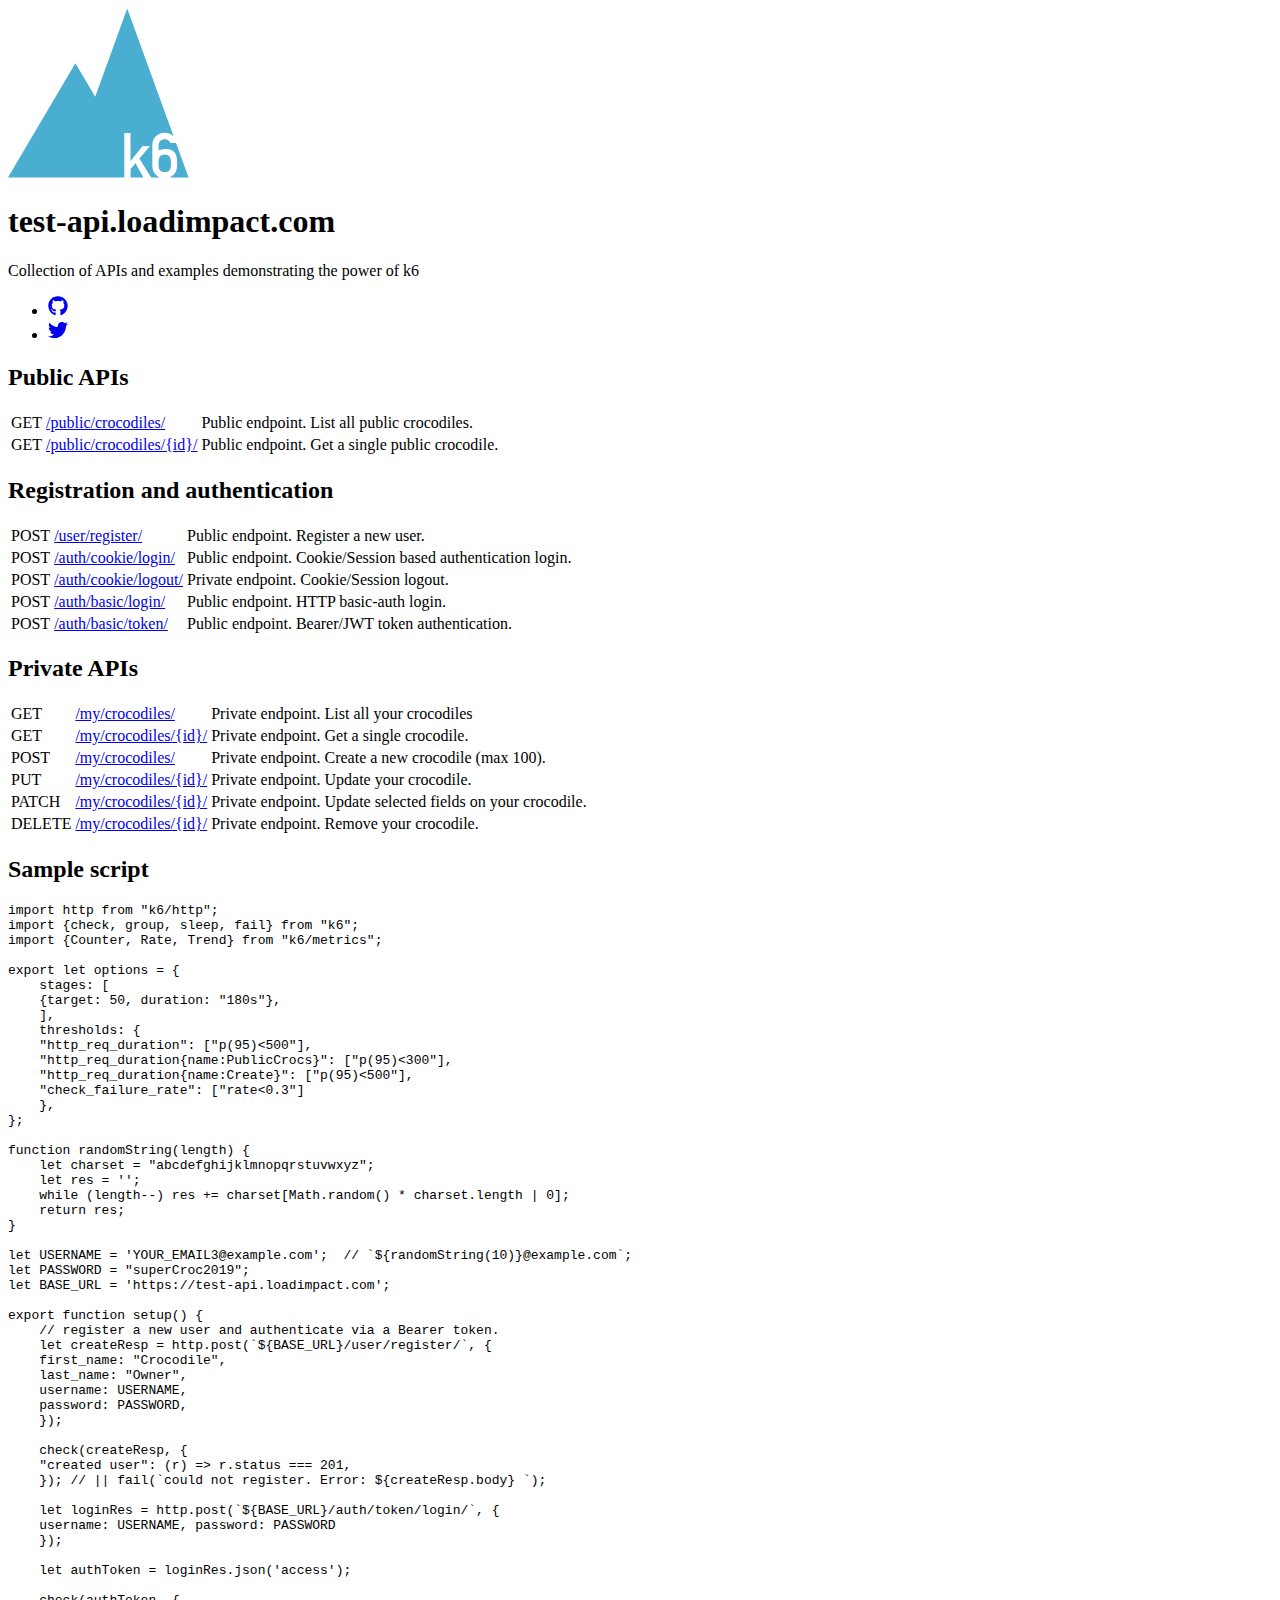
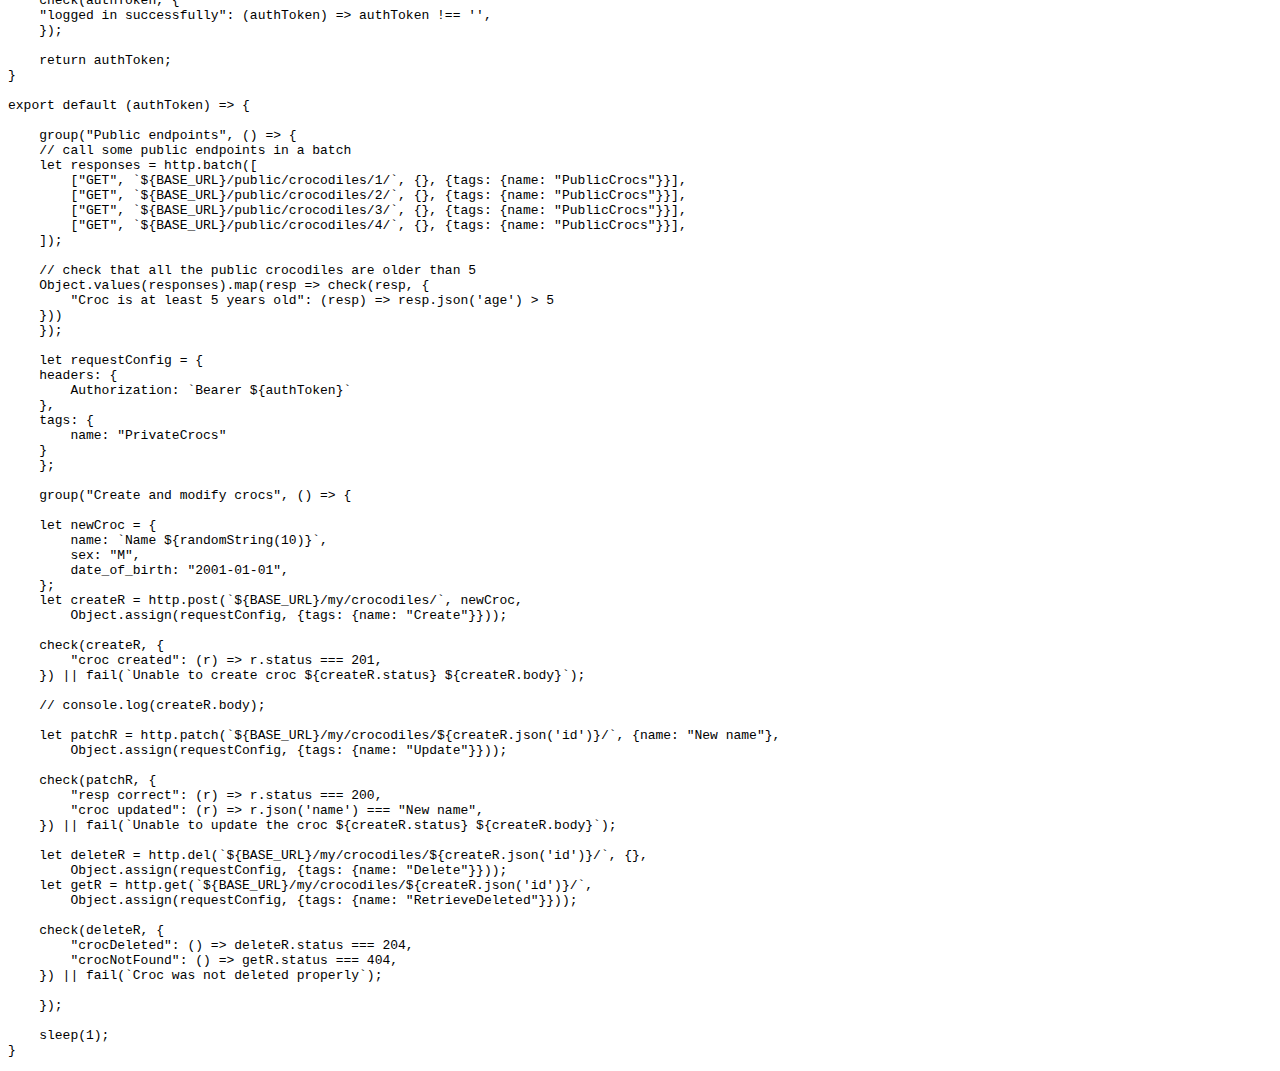
==== commit b0c0a08f: "Update css. Add prisms code highlighter." ====
--- a/project/apps/pages/templates/index.html
+++ b/project/apps/pages/templates/index.html
@@ -5,305 +5,8 @@
     <meta name="viewport" content="width=device-width, initial-scale=1.0">
     <meta http-equiv="X-UA-Compatible" content="ie=edge">
     <link rel="icon" href="/static/favicon.ico" sizes="32x32">
-    <link rel="stylesheet" href="/static/css/pygments.css" type="text/css">
-    <title>APIs demonstrating the power of k6<</title>
-    <style>code[class*=language-], pre[class*=language-] {
-        color: #000;
-        background: 0 0;
-        text-shadow: 0 1px #fff;
-        font-family: Consolas, Monaco, 'Andale Mono', 'Ubuntu Mono', monospace;
-        font-size: 1em;
-        text-align: left;
-        white-space: pre;
-        word-spacing: normal;
-        word-break: normal;
-        word-wrap: normal;
-        line-height: 1.5;
-        -moz-tab-size: 4;
-        -o-tab-size: 4;
-        tab-size: 4;
-        -webkit-hyphens: none;
-        -moz-hyphens: none;
-        -ms-hyphens: none;
-        hyphens: none
-    }
-
-    code[class*=language-] ::-moz-selection, code[class*=language-]::-moz-selection, pre[class*=language-] ::-moz-selection, pre[class*=language-]::-moz-selection {
-        text-shadow: none;
-        background: #b3d4fc
-    }
-
-    code[class*=language-] ::selection, code[class*=language-]::selection, pre[class*=language-] ::selection, pre[class*=language-]::selection {
-        text-shadow: none;
-        background: #b3d4fc
-    }
-
-    @media print {
-        code[class*=language-], pre[class*=language-] {
-            text-shadow: none
-        }
-    }
-
-    pre[class*=language-] {
-        padding: 1em;
-        margin: .5em 0;
-        overflow: auto
-    }
-
-    :not(pre) > code[class*=language-], pre[class*=language-] {
-        background: #f5f2f0
-    }
-
-    :not(pre) > code[class*=language-] {
-        padding: .1em;
-        border-radius: .3em;
-        white-space: normal
-    }
-
-    .token.cdata, .token.comment, .token.doctype, .token.prolog {
-        color: #708090
-    }
-
-    .token.punctuation {
-        color: #999
-    }
-
-    .namespace {
-        opacity: .7
-    }
-
-    .token.boolean, .token.constant, .token.deleted, .token.number, .token.property, .token.symbol, .token.tag {
-        color: #905
-    }
-
-    .token.attr-name, .token.builtin, .token.char, .token.inserted, .token.selector, .token.string {
-        color: #690
-    }
-
-    .language-css .token.string, .style .token.string, .token.entity, .token.operator, .token.url {
-        color: #9a6e3a;
-        background: hsla(0, 0%, 100%, .5)
-    }
-
-    .token.atrule, .token.attr-value, .token.keyword {
-        color: #07a
-    }
-
-    .token.class-name, .token.function {
-        color: #dd4a68
-    }
-
-    .token.important, .token.regex, .token.variable {
-        color: #e90
-    }
-
-    .token.bold, .token.important {
-        font-weight: 700
-    }
-
-    .token.italic {
-        font-style: italic
-    }
-
-    .token.entity {
-        cursor: help
-    }
-
-    pre.language-js {
-        background: #f7f7f7 !important;
-        margin-bottom: 30px;
-    }
-
-    .code.language-js {
-        font-size: 13px;
-    }
-
-    body {
-        margin: 0;
-        font-family: -apple-system, Whitney, BlinkMacSystemFont, segoe ui, Roboto, Helvetica, Arial, sans-serif, apple color emoji, segoe ui emoji, segoe ui symbol;
-        color: #444;
-    }
-
-    *, *::before, *::after {
-        box-sizing: border-box;
-    }
-
-    h1, h2, h3, p, ul {
-        margin-top: 0;
-    }
-
-    a {
-        color: #106ad5;
-    }
-
-    h2 {
-        font-weight: 500;
-        color: #444;
-    }
-
-    a:not(:hover) {
-        text-decoration: none;
-    }
-
-    .text-blue {
-        color: #218db3;
-    }
-
-    .text-yellow {
-        color: #f0d91e;
-    }
-
-    .page {
-        margin: 0 auto 50px;
-        max-width: 960px;
-        padding-left: 20px;
-        padding-right: 20px;
-        padding-top: 50px;
-    }
-
-    .page-section {
-        padding: 20px 0;
-    }
-
-    .title {
-        font-size: 60px;
-        margin-top: 0;
-        margin-bottom: 10px;
-    }
-
-    .description {
-        color: #444;
-        font-size: 18px;
-        margin-top: 0;
-        margin-bottom: 0;
-        font-weight: 300;
-    }
-
-    .header {
-        position: relative;
-        margin-bottom: 40px;
-    }
-
-    .logo svg {
-        width: 170px;
-        height: auto;
-    }
-
-    .logo svg path {
-        fill: #4AAED0;
-    }
-
-    @media (min-width: 600px) {
-        .logo {
-            margin-right: 40px;
-        }
-
-        .header {
-            display: flex;
-            align-items: center;
-        }
-    }
-
-    @media (max-width: 599px) {
-        .logo {
-            margin-bottom: 10px;
-        }
-
-        .logo svg {
-            width: 100px;
-        }
-    }
-
-    .table {
-        border-collapse: collapse;
-    }
-
-    .table td {
-        border: 1px solid #e6e6e6;
-        padding: 10px;
-        min-width: 130px;
-    }
-
-    .list-unstyled {
-        list-style: none;
-        padding-left: 0;
-    }
-
-    .modules-list {
-        list-style: none;
-        padding-left: 0;
-        border-top: 1px solid #e6e6e6;
-        padding: 10px 0;
-        border-bottom: 1px solid #e6e6e6;
-    }
-
-    .modules-list li {
-        padding: 10px;
-        display: flex;
-    }
-
-    .modules-list li p {
-        margin-bottom: 0;
-        margin-right: 10px;
-        min-width: 120px;
-    }
-
-    .header-icons {
-        position: absolute;
-        top: 0;
-        right: 0;
-        display: flex;
-        justify-content: flex-end;
-        align-self: flex-start;
-        list-style: none;
-    }
-
-    .header-icons li a {
-        padding: 10px;
-        color: #4aaed0;
-        transition: 0.2s;
-        display: block;
-    }
-
-    .header-icons li a:hover {
-        color: #30829e;
-    }
-
-    .header-icons li a:active {
-        transform: scale(0.9);
-    }
-
-    table{
-        margin-bottom: 20px;
-        table-layout: fixed;
-        width: 800px;
-    }
-
-    thead tr th:first-child,
-    tbody tr td:first-child
-    {
-      width: 8em;
-      min-width: 8em;
-      max-width: 8em;
-      word-break: break-all;
-    }
-
-    thead tr th:nth-child(2),
-    tbody tr td:nth-child(2){
-      width: 12em;
-      min-width: 12em;
-      max-width: 12em;
-      word-break: break-all;
-
-    }
-
-    h2 {
-        margin-bottom: 10px;
-    }
-        pre{
-            padding: 10px;
-        }
-    </style>
+    <link rel="stylesheet" href="/static/css/site.css" type="text/css">
+    <title>APIs demonstrating the power of k6</title>
 </head>
 <body>
 <main class="page">
@@ -350,7 +53,7 @@
         </ul>
     </header>
     <section class="page-section">
-        <h2>Public APIs</h2>
+        <h2 class="heading-underlined">Public APIs</h2>
         <table>
             <tbody>
             <tr>
@@ -366,7 +69,7 @@
             </tbody>
         </table>
 
-        <h2>Registration and authentication</h2>
+        <h2 class="heading-underlined">Registration and authentication</h2>
         <table>
             <tbody>
             <tr>
@@ -398,7 +101,7 @@
             </tbody>
         </table>
 
-        <h2>Private APIs </h2>
+        <h2 class="heading-underlined">Private APIs </h2>
         <table>
             <tbody>
             <tr>
@@ -438,136 +141,126 @@
     <section class="page-section">
         <h2>Sample script</h2>
 
-<div class="syntax"><pre><span></span><span class="kr">import</span> <span class="nx">http</span> <span class="nx">from</span> <span class="s2">"k6/http"</span><span class="p">;</span>
-
-<span class="kr">import</span> <span class="p">{</span><span class="nx">check</span><span class="p">,</span> <span class="nx">group</span><span class="p">,</span> <span class="nx">sleep</span><span class="p">,</span> <span class="nx">fail</span><span class="p">}</span> <span class="nx">from</span> <span class="s2">"k6"</span><span class="p">;</span>
-<span class="kr">import</span> <span class="p">{</span><span class="nx">Counter</span><span class="p">,</span> <span class="nx">Rate</span><span class="p">,</span> <span class="nx">Trend</span><span class="p">}</span> <span class="nx">from</span> <span class="s2">"k6/metrics"</span><span class="p">;</span>
-
-<span class="kr">export</span> <span class="kd">let</span> <span class="nx">options</span> <span class="o">=</span> <span class="p">{</span>
-  <span class="nx">stages</span><span class="o">:</span> <span class="p">[</span>
-    <span class="p">{</span><span class="nx">target</span><span class="o">:</span> <span class="mi">50</span><span class="p">,</span> <span class="nx">duration</span><span class="o">:</span> <span class="s2">"180s"</span><span class="p">},</span>
-  <span class="p">],</span>
-  <span class="nx">thresholds</span><span class="o">:</span> <span class="p">{</span>
-    <span class="s2">"http_req_duration"</span><span class="o">:</span> <span class="p">[</span><span class="s2">"p(95)&lt;500"</span><span class="p">],</span>
-    <span class="s2">"http_req_duration{staticAsset:yes}"</span><span class="o">:</span> <span class="p">[</span><span class="s2">"p(95)&lt;100"</span><span class="p">],</span>
-    <span class="s2">"check_failure_rate"</span><span class="o">:</span> <span class="p">[</span><span class="s2">"rate&lt;0.3"</span><span class="p">]</span>
-  <span class="p">},</span>
-<span class="p">};</span>
-
-
-<span class="kd">function</span> <span class="nx">randomString</span><span class="p">(</span><span class="nx">length</span><span class="p">)</span> <span class="p">{</span>
-  <span class="kd">let</span> <span class="nx">charset</span> <span class="o">=</span> <span class="s2">"abcdefghijklmnopqrstuvwxyz"</span><span class="p">;</span>
-  <span class="kd">let</span> <span class="nx">res</span> <span class="o">=</span> <span class="s1">''</span><span class="p">;</span>
-  <span class="k">while</span> <span class="p">(</span><span class="nx">length</span><span class="o">--</span><span class="p">)</span> <span class="nx">res</span> <span class="o">+=</span> <span class="nx">charset</span><span class="p">[</span><span class="nb">Math</span><span class="p">.</span><span class="nx">random</span><span class="p">()</span> <span class="o">*</span> <span class="nx">charset</span><span class="p">.</span><span class="nx">length</span> <span class="o">|</span> <span class="mi">0</span><span class="p">];</span>
-  <span class="k">return</span> <span class="nx">res</span><span class="p">;</span>
-<span class="p">}</span>
-
-<span class="kd">let</span> <span class="nx">USERNAME</span> <span class="o">=</span> <span class="s1">'YOUR_EMAIL3@example.com'</span><span class="p">;</span>  <span class="c1">// `${randomString(10)}@example.com`;</span>
-<span class="kd">let</span> <span class="nx">PASSWORD</span> <span class="o">=</span> <span class="s2">"superCroc2019"</span><span class="p">;</span>
-<span class="kd">let</span> <span class="nx">BASE_URL</span> <span class="o">=</span> <span class="s1">'https://test-api.loadimpact.com'</span><span class="p">;</span>
-
-
-<span class="kr">export</span> <span class="kd">function</span> <span class="nx">setup</span><span class="p">()</span> <span class="p">{</span>
-  <span class="kd">let</span> <span class="nx">authToken</span> <span class="o">=</span> <span class="s1">''</span><span class="p">;</span>
-
-  <span class="nx">group</span><span class="p">(</span><span class="s2">"Register and authenticate"</span><span class="p">,</span> <span class="p">()</span> <span class="p">=&gt;</span> <span class="p">{</span>
-
-    <span class="c1">// register a new user</span>
-    <span class="kd">let</span> <span class="nx">createResp</span> <span class="o">=</span> <span class="nx">http</span><span class="p">.</span><span class="nx">post</span><span class="p">(</span><span class="sb">`</span><span class="si">${</span><span class="nx">BASE_URL</span><span class="si">}</span><span class="sb">/user/register/`</span><span class="p">,</span> <span class="p">{</span>
-      <span class="nx">first_name</span><span class="o">:</span> <span class="s2">"Crocodile"</span><span class="p">,</span>
-      <span class="nx">last_name</span><span class="o">:</span> <span class="s2">"Owner"</span><span class="p">,</span>
-      <span class="nx">username</span><span class="o">:</span> <span class="nx">USERNAME</span><span class="p">,</span>
-      <span class="nx">password</span><span class="o">:</span> <span class="nx">PASSWORD</span><span class="p">,</span>
-    <span class="p">});</span>
-
-    <span class="nx">check</span><span class="p">(</span><span class="nx">createResp</span><span class="p">,</span> <span class="p">{</span>
-      <span class="s2">"created user"</span><span class="o">:</span> <span class="p">(</span><span class="nx">r</span><span class="p">)</span> <span class="p">=&gt;</span> <span class="nx">r</span><span class="p">.</span><span class="nx">status</span> <span class="o">===</span> <span class="mi">201</span><span class="p">,</span>
-    <span class="p">})</span> <span class="o">||</span> <span class="nx">fail</span><span class="p">(</span><span class="sb">`could not register. Error: </span><span class="si">${</span><span class="nx">createResp</span><span class="p">.</span><span class="nx">body</span><span class="si">}</span><span class="sb"> `</span><span class="p">);</span>
-
-    <span class="kd">let</span> <span class="nx">loginRes</span> <span class="o">=</span> <span class="nx">http</span><span class="p">.</span><span class="nx">post</span><span class="p">(</span><span class="sb">`</span><span class="si">${</span><span class="nx">BASE_URL</span><span class="si">}</span><span class="sb">/auth/token/login/`</span><span class="p">,</span> <span class="p">{</span>
-      <span class="nx">username</span><span class="o">:</span> <span class="nx">USERNAME</span><span class="p">,</span> <span class="nx">password</span><span class="o">:</span> <span class="nx">PASSWORD</span>
-    <span class="p">});</span>
-
-    <span class="nx">authToken</span> <span class="o">=</span> <span class="nx">loginRes</span><span class="p">.</span><span class="nx">json</span><span class="p">(</span><span class="s1">'access'</span><span class="p">);</span>
-
-    <span class="nx">check</span><span class="p">(</span><span class="nx">authToken</span><span class="p">,</span> <span class="p">{</span>
-      <span class="s2">"logged in successfully"</span><span class="o">:</span> <span class="p">(</span><span class="nx">authToken</span><span class="p">)</span> <span class="p">=&gt;</span> <span class="nx">authToken</span> <span class="o">!==</span> <span class="s1">''</span><span class="p">,</span>
-    <span class="p">});</span>
-
-  <span class="p">});</span>
-
-  <span class="k">return</span> <span class="nx">authToken</span><span class="p">;</span>
-<span class="p">}</span>
-
-
-<span class="kr">export</span> <span class="k">default</span> <span class="p">(</span><span class="nx">authToken</span><span class="p">)</span> <span class="p">=&gt;</span> <span class="p">{</span>
-
-  <span class="nx">group</span><span class="p">(</span><span class="s2">"Public endpoints"</span><span class="p">,</span> <span class="p">()</span> <span class="p">=&gt;</span> <span class="p">{</span>
-    <span class="c1">// call some public endpoints in a batch</span>
-
-    <span class="kd">let</span> <span class="nx">responses</span> <span class="o">=</span> <span class="nx">http</span><span class="p">.</span><span class="nx">batch</span><span class="p">([</span>
-      <span class="p">[</span><span class="s2">"GET"</span><span class="p">,</span> <span class="sb">`</span><span class="si">${</span><span class="nx">BASE_URL</span><span class="si">}</span><span class="sb">/public/crocodiles/1/`</span><span class="p">,</span> <span class="p">{},</span> <span class="p">{</span><span class="nx">tags</span><span class="o">:</span> <span class="p">{</span><span class="nx">name</span><span class="o">:</span> <span class="s2">"PublicCrocs"</span><span class="p">}}],</span>
-      <span class="p">[</span><span class="s2">"GET"</span><span class="p">,</span> <span class="sb">`</span><span class="si">${</span><span class="nx">BASE_URL</span><span class="si">}</span><span class="sb">/public/crocodiles/2/`</span><span class="p">,</span> <span class="p">{},</span> <span class="p">{</span><span class="nx">tags</span><span class="o">:</span> <span class="p">{</span><span class="nx">name</span><span class="o">:</span> <span class="s2">"PublicCrocs"</span><span class="p">}}],</span>
-      <span class="p">[</span><span class="s2">"GET"</span><span class="p">,</span> <span class="sb">`</span><span class="si">${</span><span class="nx">BASE_URL</span><span class="si">}</span><span class="sb">/public/crocodiles/3/`</span><span class="p">,</span> <span class="p">{},</span> <span class="p">{</span><span class="nx">tags</span><span class="o">:</span> <span class="p">{</span><span class="nx">name</span><span class="o">:</span> <span class="s2">"PublicCrocs"</span><span class="p">}}],</span>
-      <span class="p">[</span><span class="s2">"GET"</span><span class="p">,</span> <span class="sb">`</span><span class="si">${</span><span class="nx">BASE_URL</span><span class="si">}</span><span class="sb">/public/crocodiles/4/`</span><span class="p">,</span> <span class="p">{},</span> <span class="p">{</span><span class="nx">tags</span><span class="o">:</span> <span class="p">{</span><span class="nx">name</span><span class="o">:</span> <span class="s2">"PublicCrocs"</span><span class="p">}}],</span>
-    <span class="p">]);</span>
-
-    <span class="c1">// check that all the crocodiles we fetched have names</span>
-    <span class="nb">Object</span><span class="p">.</span><span class="nx">values</span><span class="p">(</span><span class="nx">responses</span><span class="p">).</span><span class="nx">map</span><span class="p">(</span><span class="nx">resp</span> <span class="p">=&gt;</span> <span class="nx">check</span><span class="p">(</span><span class="nx">resp</span><span class="p">,</span> <span class="p">{</span>
-      <span class="s2">"crocs have names"</span><span class="o">:</span> <span class="p">(</span><span class="nx">resp</span><span class="p">)</span> <span class="p">=&gt;</span> <span class="nx">resp</span><span class="p">.</span><span class="nx">json</span><span class="p">(</span><span class="s1">'name'</span><span class="p">)</span> <span class="o">!==</span> <span class="s1">''</span>
-    <span class="p">}))</span>
-  <span class="p">});</span>
-
-  <span class="nx">check</span><span class="p">(</span><span class="nx">authToken</span><span class="p">,</span> <span class="p">{</span>
-    <span class="s2">"logged in successfully"</span><span class="o">:</span> <span class="p">(</span><span class="nx">authToken</span><span class="p">)</span> <span class="p">=&gt;</span> <span class="nx">authToken</span> <span class="o">!==</span> <span class="s1">''</span><span class="p">,</span>
-  <span class="p">});</span>
-
-  <span class="kd">let</span> <span class="nx">requestConfig</span> <span class="o">=</span> <span class="p">{</span>
-    <span class="nx">headers</span><span class="o">:</span> <span class="p">{</span>
-      <span class="nx">Authorization</span><span class="o">:</span> <span class="sb">`Bearer </span><span class="si">${</span><span class="nx">authToken</span><span class="si">}</span><span class="sb">`</span>
-    <span class="p">},</span>
-    <span class="nx">tags</span><span class="o">:</span> <span class="p">{</span>
-      <span class="nx">name</span><span class="o">:</span> <span class="s2">"PrivateCrocs"</span>
-    <span class="p">}</span>
-  <span class="p">};</span>
-
-  <span class="nx">group</span><span class="p">(</span><span class="s2">"Create and modify crocs"</span><span class="p">,</span> <span class="p">()</span> <span class="p">=&gt;</span> <span class="p">{</span>
-
-    <span class="kd">let</span> <span class="nx">newCroc</span> <span class="o">=</span> <span class="p">{</span>
-      <span class="nx">name</span><span class="o">:</span> <span class="sb">`Name </span><span class="si">${</span><span class="nx">randomString</span><span class="p">(</span><span class="mi">10</span><span class="p">)</span><span class="si">}</span><span class="sb">`</span><span class="p">,</span>
-      <span class="nx">sex</span><span class="o">:</span> <span class="s2">"M"</span><span class="p">,</span>
-      <span class="nx">date_of_birth</span><span class="o">:</span> <span class="s2">"2001-01-01"</span><span class="p">,</span>
-    <span class="p">};</span>
-    <span class="kd">let</span> <span class="nx">createR</span> <span class="o">=</span> <span class="nx">http</span><span class="p">.</span><span class="nx">post</span><span class="p">(</span><span class="sb">`</span><span class="si">${</span><span class="nx">BASE_URL</span><span class="si">}</span><span class="sb">/my/crocodiles/`</span><span class="p">,</span> <span class="nx">newCroc</span><span class="p">,</span> <span class="nx">requestConfig</span><span class="p">);</span>
-
-    <span class="nx">check</span><span class="p">(</span><span class="nx">createR</span><span class="p">,</span> <span class="p">{</span>
-      <span class="s2">"croc created"</span><span class="o">:</span> <span class="p">(</span><span class="nx">r</span><span class="p">)</span> <span class="p">=&gt;</span> <span class="nx">r</span><span class="p">.</span><span class="nx">status</span> <span class="o">===</span> <span class="mi">201</span><span class="p">,</span>
-    <span class="p">})</span> <span class="o">||</span> <span class="nx">fail</span><span class="p">(</span><span class="sb">`Unable to create croc </span><span class="si">${</span><span class="nx">createR</span><span class="p">.</span><span class="nx">status</span><span class="si">}</span><span class="sb"> </span><span class="si">${</span><span class="nx">createR</span><span class="p">.</span><span class="nx">body</span><span class="si">}</span><span class="sb">`</span><span class="p">);</span>
-
-    <span class="c1">// console.log(createR.body);</span>
-
-    <span class="kd">let</span> <span class="nx">putR</span> <span class="o">=</span> <span class="nx">http</span><span class="p">.</span><span class="nx">patch</span><span class="p">(</span><span class="sb">`</span><span class="si">${</span><span class="nx">BASE_URL</span><span class="si">}</span><span class="sb">/my/crocodiles/</span><span class="si">${</span><span class="nx">createR</span><span class="p">.</span><span class="nx">json</span><span class="p">(</span><span class="s1">'id'</span><span class="p">)</span><span class="si">}</span><span class="sb">/`</span><span class="p">,</span> <span class="p">{</span><span class="nx">name</span><span class="o">:</span> <span class="s2">"new name"</span><span class="p">},</span> <span class="nx">requestConfig</span><span class="p">);</span>
-
-    <span class="nx">check</span><span class="p">(</span><span class="nx">putR</span><span class="p">,</span> <span class="p">{</span>
-      <span class="s2">"resp correct"</span><span class="o">:</span> <span class="p">(</span><span class="nx">r</span><span class="p">)</span> <span class="p">=&gt;</span> <span class="nx">r</span><span class="p">.</span><span class="nx">status</span> <span class="o">===</span> <span class="mi">200</span><span class="p">,</span>
-      <span class="s2">"croc updated"</span><span class="o">:</span> <span class="p">(</span><span class="nx">r</span><span class="p">)</span> <span class="p">=&gt;</span> <span class="nx">r</span><span class="p">.</span><span class="nx">json</span><span class="p">(</span><span class="s1">'name'</span><span class="p">)</span> <span class="o">===</span> <span class="s2">"new name"</span><span class="p">,</span>
-    <span class="p">})</span> <span class="o">||</span> <span class="nx">fail</span><span class="p">(</span><span class="sb">`Unable to update the croc </span><span class="si">${</span><span class="nx">createR</span><span class="p">.</span><span class="nx">status</span><span class="si">}</span><span class="sb"> </span><span class="si">${</span><span class="nx">createR</span><span class="p">.</span><span class="nx">body</span><span class="si">}</span><span class="sb">`</span><span class="p">);</span>
-
-    <span class="kd">let</span> <span class="nx">deleteR</span> <span class="o">=</span> <span class="nx">http</span><span class="p">.</span><span class="nx">del</span><span class="p">(</span><span class="sb">`</span><span class="si">${</span><span class="nx">BASE_URL</span><span class="si">}</span><span class="sb">/my/crocodiles/</span><span class="si">${</span><span class="nx">createR</span><span class="p">.</span><span class="nx">json</span><span class="p">(</span><span class="s1">'id'</span><span class="p">)</span><span class="si">}</span><span class="sb">/`</span><span class="p">,</span> <span class="p">{},</span> <span class="nx">requestConfig</span><span class="p">);</span>
-    <span class="kd">let</span> <span class="nx">getR</span> <span class="o">=</span> <span class="nx">http</span><span class="p">.</span><span class="nx">get</span><span class="p">(</span><span class="sb">`</span><span class="si">${</span><span class="nx">BASE_URL</span><span class="si">}</span><span class="sb">/my/crocodiles/</span><span class="si">${</span><span class="nx">createR</span><span class="p">.</span><span class="nx">json</span><span class="p">(</span><span class="s1">'id'</span><span class="p">)</span><span class="si">}</span><span class="sb">/`</span><span class="p">,</span> <span class="nx">requestConfig</span><span class="p">);</span>
-
-    <span class="nx">check</span><span class="p">(</span><span class="nx">deleteR</span><span class="p">,</span> <span class="p">{</span>
-      <span class="s2">"crocDeleted"</span><span class="o">:</span> <span class="p">()</span> <span class="p">=&gt;</span> <span class="nx">deleteR</span><span class="p">.</span><span class="nx">status</span> <span class="o">===</span> <span class="mi">204</span><span class="p">,</span>
-      <span class="s2">"crocNotFound"</span><span class="o">:</span> <span class="p">()</span> <span class="p">=&gt;</span> <span class="nx">getR</span><span class="p">.</span><span class="nx">status</span> <span class="o">===</span> <span class="mi">404</span><span class="p">,</span>
-    <span class="p">})</span> <span class="o">||</span> <span class="nx">fail</span><span class="p">(</span><span class="sb">`Croc was not deleted properly`</span><span class="p">);</span>
-
-  <span class="p">});</span>
-
-  <span class="nx">sleep</span><span class="p">(</span><span class="mi">1</span><span class="p">);</span>
-<span class="p">}</span>
-</pre></div>
-
+        <pre>
+<code class="code language-js">import http from "k6/http";
+import {check, group, sleep, fail} from "k6";
+import {Counter, Rate, Trend} from "k6/metrics";
+
+export let options = {
+    stages: [
+    {target: 50, duration: "180s"},
+    ],
+    thresholds: {
+    "http_req_duration": ["p(95)<500"],
+    "http_req_duration{name:PublicCrocs}": ["p(95)<300"],
+    "http_req_duration{name:Create}": ["p(95)<500"],
+    "check_failure_rate": ["rate<0.3"]
+    },
+};
+
+function randomString(length) {
+    let charset = "abcdefghijklmnopqrstuvwxyz";
+    let res = '';
+    while (length--) res += charset[Math.random() * charset.length | 0];
+    return res;
+}
+
+let USERNAME = 'YOUR_EMAIL3@example.com';  // `${randomString(10)}@example.com`;
+let PASSWORD = "superCroc2019";
+let BASE_URL = 'https://test-api.loadimpact.com';
+
+export function setup() {
+    // register a new user and authenticate via a Bearer token.
+    let createResp = http.post(`${BASE_URL}/user/register/`, {
+    first_name: "Crocodile",
+    last_name: "Owner",
+    username: USERNAME,
+    password: PASSWORD,
+    });
+
+    check(createResp, {
+    "created user": (r) => r.status === 201,
+    }); // || fail(`could not register. Error: ${createResp.body} `);
+
+    let loginRes = http.post(`${BASE_URL}/auth/token/login/`, {
+    username: USERNAME, password: PASSWORD
+    });
+
+    let authToken = loginRes.json('access');
+
+    check(authToken, {
+    "logged in successfully": (authToken) => authToken !== '',
+    });
+
+    return authToken;
+}
+
+export default (authToken) => {
+
+    group("Public endpoints", () => {
+    // call some public endpoints in a batch
+    let responses = http.batch([
+        ["GET", `${BASE_URL}/public/crocodiles/1/`, {}, {tags: {name: "PublicCrocs"}}],
+        ["GET", `${BASE_URL}/public/crocodiles/2/`, {}, {tags: {name: "PublicCrocs"}}],
+        ["GET", `${BASE_URL}/public/crocodiles/3/`, {}, {tags: {name: "PublicCrocs"}}],
+        ["GET", `${BASE_URL}/public/crocodiles/4/`, {}, {tags: {name: "PublicCrocs"}}],
+    ]);
+
+    // check that all the public crocodiles are older than 5
+    Object.values(responses).map(resp => check(resp, {
+        "Croc is at least 5 years old": (resp) => resp.json('age') > 5
+    }))
+    });
+
+    let requestConfig = {
+    headers: {
+        Authorization: `Bearer ${authToken}`
+    },
+    tags: {
+        name: "PrivateCrocs"
+    }
+    };
+
+    group("Create and modify crocs", () => {
+
+    let newCroc = {
+        name: `Name ${randomString(10)}`,
+        sex: "M",
+        date_of_birth: "2001-01-01",
+    };
+    let createR = http.post(`${BASE_URL}/my/crocodiles/`, newCroc,
+        Object.assign(requestConfig, {tags: {name: "Create"}}));
+
+    check(createR, {
+        "croc created": (r) => r.status === 201,
+    }) || fail(`Unable to create croc ${createR.status} ${createR.body}`);
+
+    // console.log(createR.body);
+
+    let patchR = http.patch(`${BASE_URL}/my/crocodiles/${createR.json('id')}/`, {name: "New name"},
+        Object.assign(requestConfig, {tags: {name: "Update"}}));
+
+    check(patchR, {
+        "resp correct": (r) => r.status === 200,
+        "croc updated": (r) => r.json('name') === "New name",
+    }) || fail(`Unable to update the croc ${createR.status} ${createR.body}`);
+
+    let deleteR = http.del(`${BASE_URL}/my/crocodiles/${createR.json('id')}/`, {},
+        Object.assign(requestConfig, {tags: {name: "Delete"}}));
+    let getR = http.get(`${BASE_URL}/my/crocodiles/${createR.json('id')}/`,
+        Object.assign(requestConfig, {tags: {name: "RetrieveDeleted"}}));
+
+    check(deleteR, {
+        "crocDeleted": () => deleteR.status === 204,
+        "crocNotFound": () => getR.status === 404,
+    }) || fail(`Croc was not deleted properly`);
+
+    });
+
+    sleep(1);
+}</code></pre>
     </section>
 </main>
+<script src="/static/js/prisms.js"></script>
 </body>
 </html>
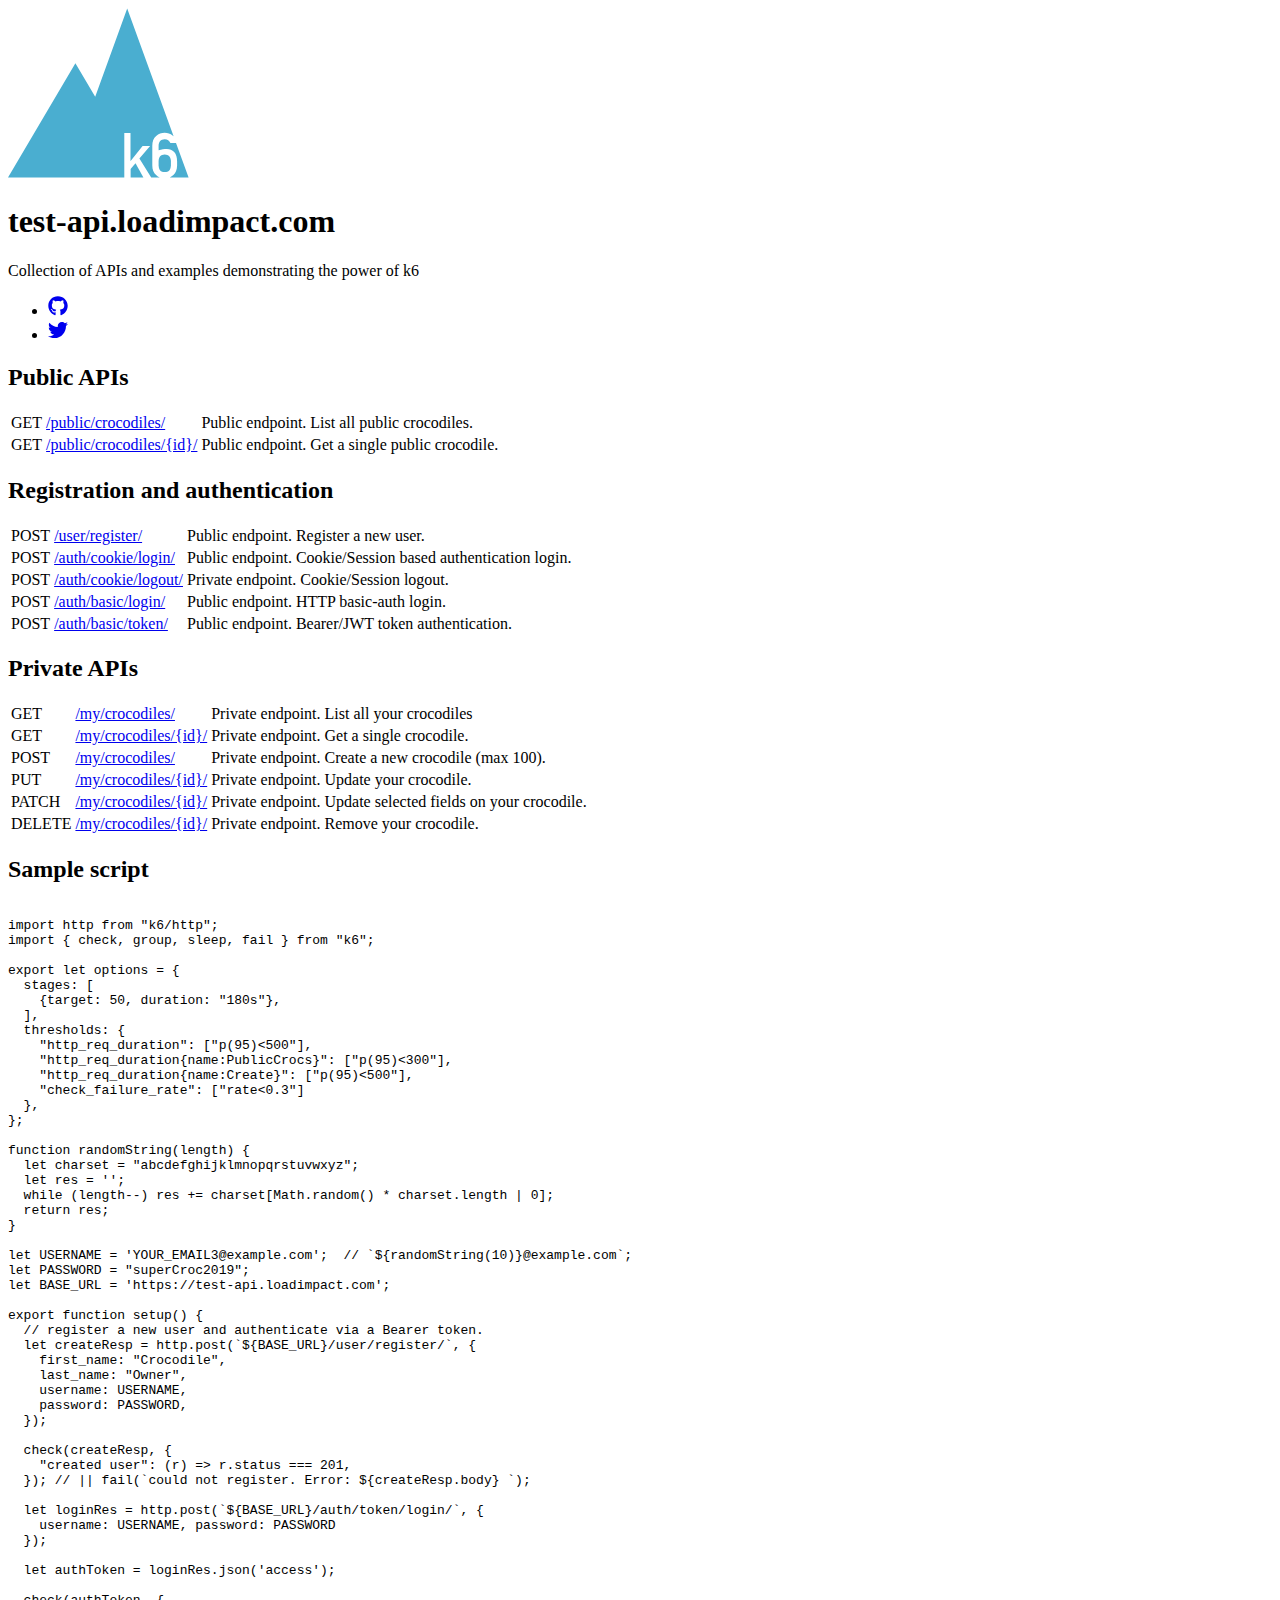
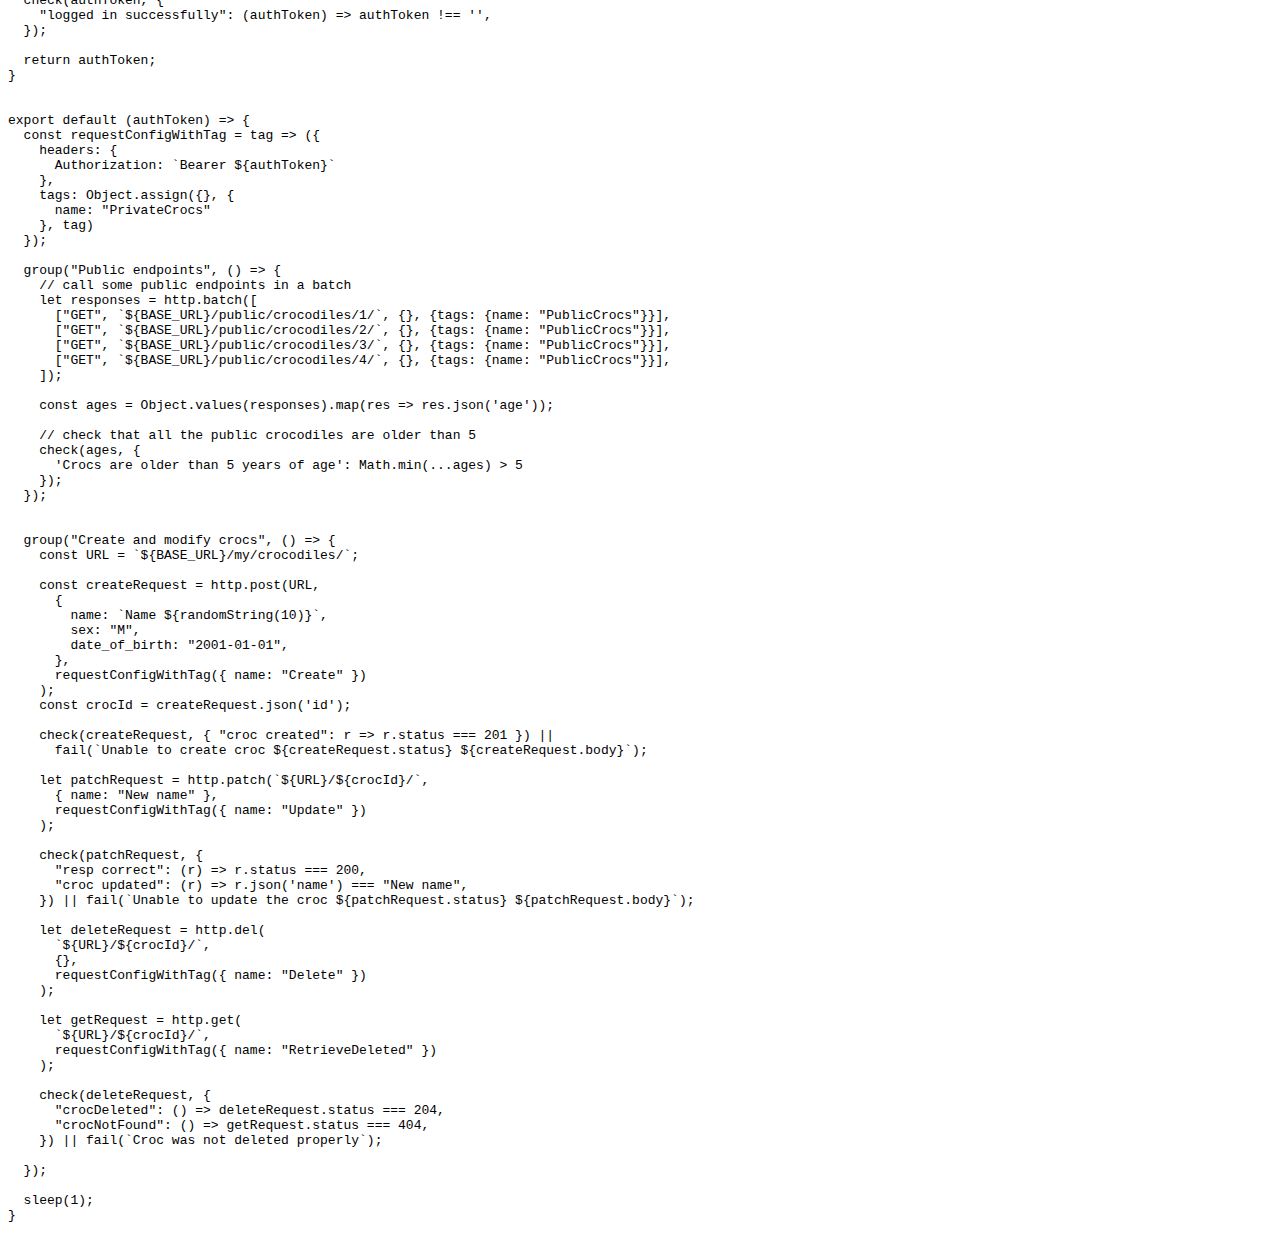
==== commit 2a003db8: "Update script and fix indentation problem." ====
--- a/project/apps/pages/templates/index.html
+++ b/project/apps/pages/templates/index.html
@@ -142,27 +142,27 @@
         <h2>Sample script</h2>
 
         <pre>
-<code class="code language-js">import http from "k6/http";
-import {check, group, sleep, fail} from "k6";
-import {Counter, Rate, Trend} from "k6/metrics";
+<code class="code language-js">
+import http from "k6/http";
+import { check, group, sleep, fail } from "k6";
 
 export let options = {
-    stages: [
+  stages: [
     {target: 50, duration: "180s"},
-    ],
-    thresholds: {
+  ],
+  thresholds: {
     "http_req_duration": ["p(95)<500"],
     "http_req_duration{name:PublicCrocs}": ["p(95)<300"],
     "http_req_duration{name:Create}": ["p(95)<500"],
     "check_failure_rate": ["rate<0.3"]
-    },
+  },
 };
 
 function randomString(length) {
-    let charset = "abcdefghijklmnopqrstuvwxyz";
-    let res = '';
-    while (length--) res += charset[Math.random() * charset.length | 0];
-    return res;
+  let charset = "abcdefghijklmnopqrstuvwxyz";
+  let res = '';
+  while (length--) res += charset[Math.random() * charset.length | 0];
+  return res;
 }
 
 let USERNAME = 'YOUR_EMAIL3@example.com';  // `${randomString(10)}@example.com`;
@@ -170,95 +170,107 @@
 let BASE_URL = 'https://test-api.loadimpact.com';
 
 export function setup() {
-    // register a new user and authenticate via a Bearer token.
-    let createResp = http.post(`${BASE_URL}/user/register/`, {
+  // register a new user and authenticate via a Bearer token.
+  let createResp = http.post(`${BASE_URL}/user/register/`, {
     first_name: "Crocodile",
     last_name: "Owner",
     username: USERNAME,
     password: PASSWORD,
-    });
-
-    check(createResp, {
+  });
+
+  check(createResp, {
     "created user": (r) => r.status === 201,
-    }); // || fail(`could not register. Error: ${createResp.body} `);
-
-    let loginRes = http.post(`${BASE_URL}/auth/token/login/`, {
+  }); // || fail(`could not register. Error: ${createResp.body} `);
+
+  let loginRes = http.post(`${BASE_URL}/auth/token/login/`, {
     username: USERNAME, password: PASSWORD
-    });
-
-    let authToken = loginRes.json('access');
-
-    check(authToken, {
+  });
+
+  let authToken = loginRes.json('access');
+
+  check(authToken, {
     "logged in successfully": (authToken) => authToken !== '',
-    });
-
-    return authToken;
+  });
+
+  return authToken;
 }
 
+
 export default (authToken) => {
-
-    group("Public endpoints", () => {
+  const requestConfigWithTag = tag => ({
+    headers: {
+      Authorization: `Bearer ${authToken}`
+    },
+    tags: Object.assign({}, {
+      name: "PrivateCrocs"
+    }, tag)
+  });
+
+  group("Public endpoints", () => {
     // call some public endpoints in a batch
     let responses = http.batch([
-        ["GET", `${BASE_URL}/public/crocodiles/1/`, {}, {tags: {name: "PublicCrocs"}}],
-        ["GET", `${BASE_URL}/public/crocodiles/2/`, {}, {tags: {name: "PublicCrocs"}}],
-        ["GET", `${BASE_URL}/public/crocodiles/3/`, {}, {tags: {name: "PublicCrocs"}}],
-        ["GET", `${BASE_URL}/public/crocodiles/4/`, {}, {tags: {name: "PublicCrocs"}}],
+      ["GET", `${BASE_URL}/public/crocodiles/1/`, {}, {tags: {name: "PublicCrocs"}}],
+      ["GET", `${BASE_URL}/public/crocodiles/2/`, {}, {tags: {name: "PublicCrocs"}}],
+      ["GET", `${BASE_URL}/public/crocodiles/3/`, {}, {tags: {name: "PublicCrocs"}}],
+      ["GET", `${BASE_URL}/public/crocodiles/4/`, {}, {tags: {name: "PublicCrocs"}}],
     ]);
 
+    const ages = Object.values(responses).map(res => res.json('age'));
+
     // check that all the public crocodiles are older than 5
-    Object.values(responses).map(resp => check(resp, {
-        "Croc is at least 5 years old": (resp) => resp.json('age') > 5
-    }))
+    check(ages, {
+      'Crocs are older than 5 years of age': Math.min(...ages) > 5
     });
-
-    let requestConfig = {
-    headers: {
-        Authorization: `Bearer ${authToken}`
-    },
-    tags: {
-        name: "PrivateCrocs"
-    }
-    };
-
-    group("Create and modify crocs", () => {
-
-    let newCroc = {
+  });
+
+
+  group("Create and modify crocs", () => {
+    const URL = `${BASE_URL}/my/crocodiles/`;
+
+    const createRequest = http.post(URL,
+      {
         name: `Name ${randomString(10)}`,
         sex: "M",
         date_of_birth: "2001-01-01",
-    };
-    let createR = http.post(`${BASE_URL}/my/crocodiles/`, newCroc,
-        Object.assign(requestConfig, {tags: {name: "Create"}}));
-
-    check(createR, {
-        "croc created": (r) => r.status === 201,
-    }) || fail(`Unable to create croc ${createR.status} ${createR.body}`);
-
-    // console.log(createR.body);
-
-    let patchR = http.patch(`${BASE_URL}/my/crocodiles/${createR.json('id')}/`, {name: "New name"},
-        Object.assign(requestConfig, {tags: {name: "Update"}}));
-
-    check(patchR, {
-        "resp correct": (r) => r.status === 200,
-        "croc updated": (r) => r.json('name') === "New name",
-    }) || fail(`Unable to update the croc ${createR.status} ${createR.body}`);
-
-    let deleteR = http.del(`${BASE_URL}/my/crocodiles/${createR.json('id')}/`, {},
-        Object.assign(requestConfig, {tags: {name: "Delete"}}));
-    let getR = http.get(`${BASE_URL}/my/crocodiles/${createR.json('id')}/`,
-        Object.assign(requestConfig, {tags: {name: "RetrieveDeleted"}}));
-
-    check(deleteR, {
-        "crocDeleted": () => deleteR.status === 204,
-        "crocNotFound": () => getR.status === 404,
+      },
+      requestConfigWithTag({ name: "Create" })
+    );
+    const crocId = createRequest.json('id');
+
+    check(createRequest, { "croc created": r => r.status === 201 }) ||
+      fail(`Unable to create croc ${createRequest.status} ${createRequest.body}`);
+
+    let patchRequest = http.patch(`${URL}/${crocId}/`,
+      { name: "New name" },
+      requestConfigWithTag({ name: "Update" })
+    );
+
+    check(patchRequest, {
+      "resp correct": (r) => r.status === 200,
+      "croc updated": (r) => r.json('name') === "New name",
+    }) || fail(`Unable to update the croc ${patchRequest.status} ${patchRequest.body}`);
+
+    let deleteRequest = http.del(
+      `${URL}/${crocId}/`,
+      {},
+      requestConfigWithTag({ name: "Delete" })
+    );
+
+    let getRequest = http.get(
+      `${URL}/${crocId}/`,
+      requestConfigWithTag({ name: "RetrieveDeleted" })
+    );
+
+    check(deleteRequest, {
+      "crocDeleted": () => deleteRequest.status === 204,
+      "crocNotFound": () => getRequest.status === 404,
     }) || fail(`Croc was not deleted properly`);
 
-    });
-
-    sleep(1);
-}</code></pre>
+  });
+
+  sleep(1);
+}
+</code></pre>
     </section>
 </main>
 <script src="/static/js/prisms.js"></script>
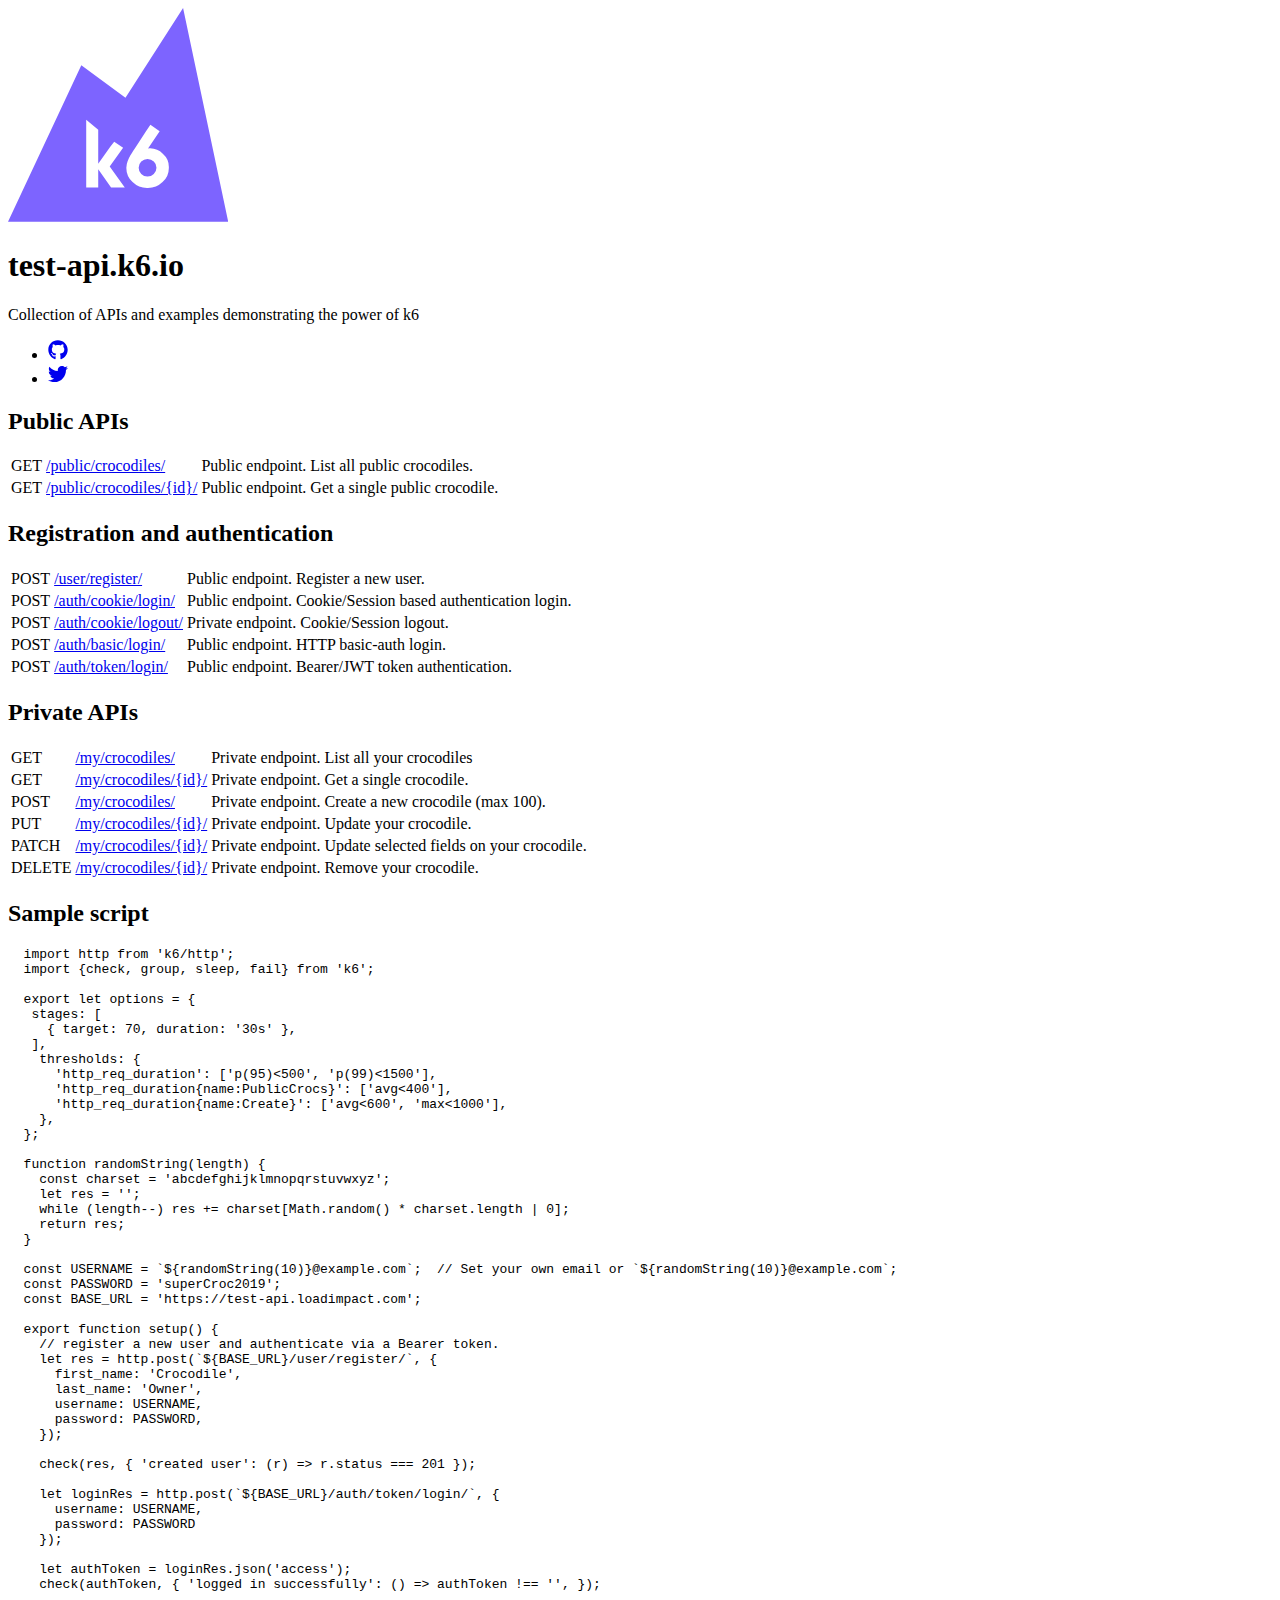
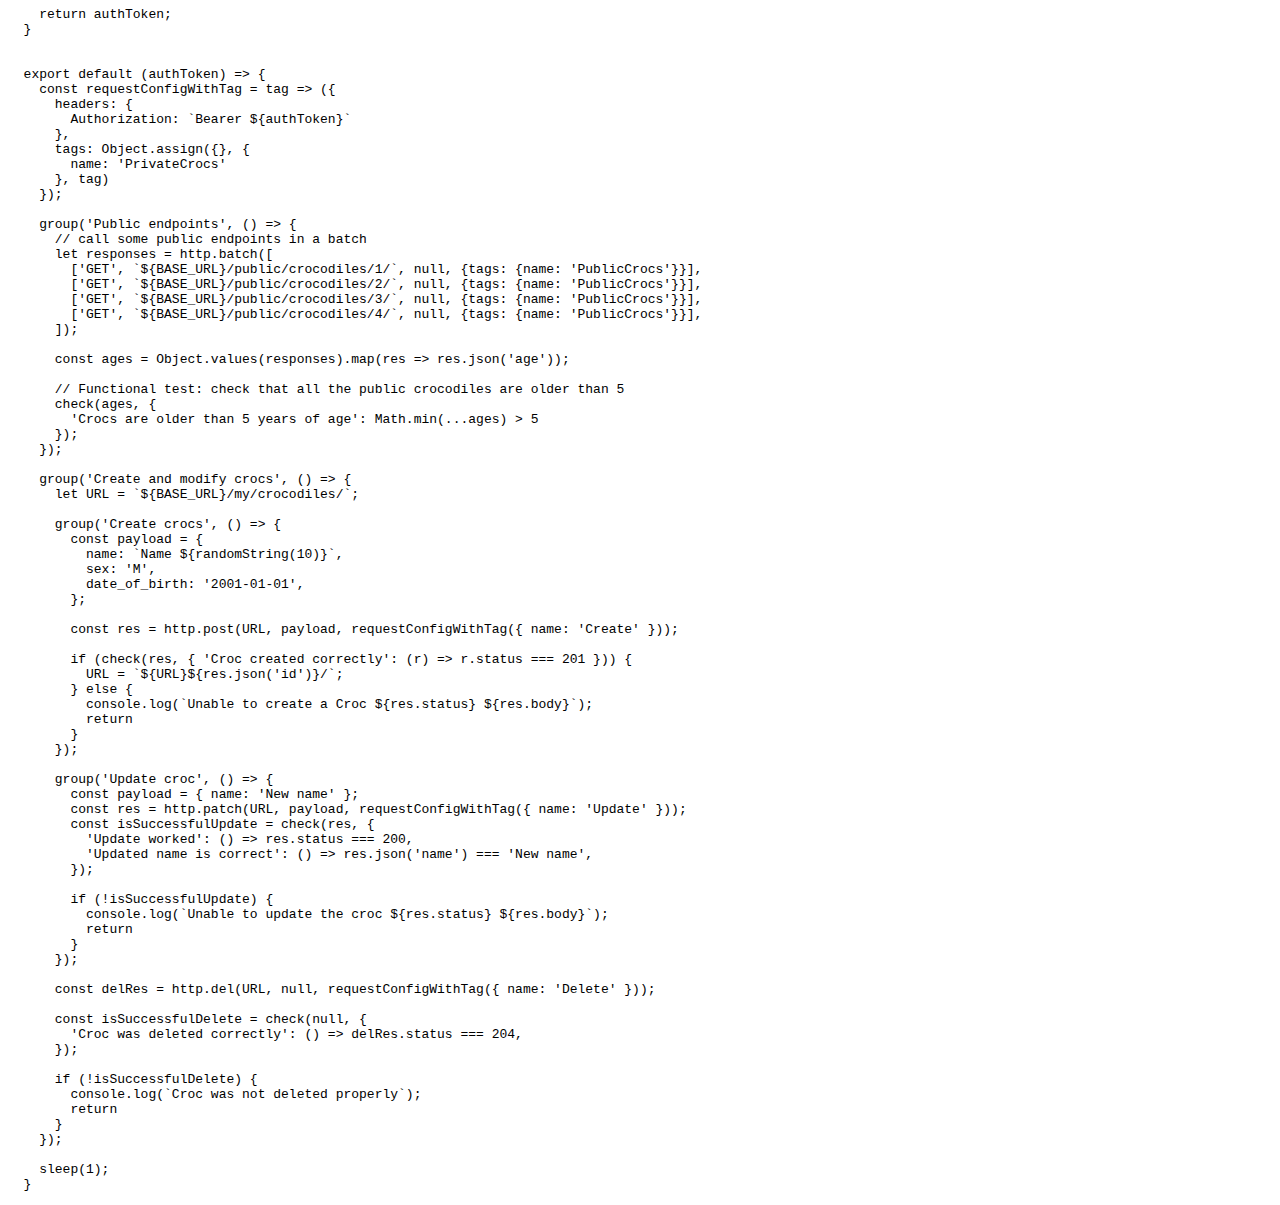
==== commit 0296a070: "Renamed test-api.loadimpact.com to test-api.k6.io" ====
--- a/project/apps/pages/templates/index.html
+++ b/project/apps/pages/templates/index.html
@@ -12,23 +12,13 @@
 <main class="page">
     <header class="header">
         <div class="logo">
-            <svg width="181px" height="170px" viewBox="0 0 181 170">
-                <g id="Page-2" stroke="none" stroke-width="1" fill="none" fill-rule="evenodd">
-                    <g id="k6-logo-cyan" fill="#4AAED0">
-                        <path d="M162.9,153.5 C162.8,149 160.7,146.7 156.7,146.6 C152.7,146.7 150.6,149 150.6,153.5 L150.6,157.2 C150.7,161.8 152.7,164.1 156.7,164.1 C160.7,164.1 162.8,161.8 162.9,157.2 L162.9,153.5 Z"
-                              id="Path"></path>
-                        <path d="M168,135 L162.4,135 C161.4,132.5 159.5,131.3 156.7,131.2 C152.7,131.3 150.7,133.6 150.6,138.1 L150.6,142.3 C153.6,141.3 156.4,140.9 158.9,140.9 C161.8,140.9 164.2,141.9 166.2,143.9 C168.2,145.9 169.1,149.1 169.1,153.4 L169.1,157.5 C169,161.6 167.8,164.8 165.4,167.1 C164.3,168.1 163.1,168.9 161.8,169.5 L180.6,169.5 L168,135 Z"
-                              id="Path"></path>
-                        <polygon id="Path"
-                                 points="122.6 160.9 122.6 169.5 135.4 169.5 127.5 155.2"></polygon>
-                        <path d="M144.3,157.6 L144.3,137.7 C144.3,133.5 145.6,130.3 148.2,128.1 C150.6,125.9 153.4,124.8 156.7,124.8 C159.7,124.8 162.3,125.7 164.6,127.4 C164.9,127.7 165.3,128 165.6,128.3 L119.2,0.5 L87.2,88.7 L67.4,55.2 L1.42108547e-14,169.5 L101,169.5 L116.3,169.5 L116.3,125.1 L122.5,125.1 L122.5,153.1 L122.6,153.1 L134.6,138.1 L142.1,138.1 L131.4,150.6 L143.2,169.5 L151.7,169.5 C150.4,168.9 149.2,168.2 148.1,167.1 C145.6,164.9 144.3,161.7 144.3,157.6 Z"
-                              id="Path"></path>
-                    </g>
-                </g>
+            <svg xmlns="http://www.w3.org/2000/svg" width="220.227" height="213.73" viewBox="0 0 220.227 213.73">
+                <path d="M220.727,213.731H.5L73.815,57.346l44.163,32.466L175.581,0Zm-80.746-33.778h.471a21.028,21.028,0,0,0,14.619-5.876,19.166,19.166,0,0,0,6.284-14.454,17.546,17.546,0,0,0-6.057-13.873,18.426,18.426,0,0,0-12.568-5.412h-.361a6.567,6.567,0,0,0-1.83.251l11.626-17.282-9.262-6.465-4.383,6.465-11.2,17.109c-1.925,2.836-3.535,5.334-4.533,7.07a40.655,40.655,0,0,0-2.663,5.726,17.816,17.816,0,0,0-1.272,6.6,19.145,19.145,0,0,0,6.206,14.3,20.709,20.709,0,0,0,14.485,5.876Zm-49.237-18.6,12.836,18.154H117.3l-15.1-21.06,13.41-18.617-8.9-6.159-3.927,5.184-12.058,17V121.674l-12.019-9.8V179.5H90.727V161.336ZM140,168.618a8.837,8.837,0,1,1,0-17.675h.079a8.639,8.639,0,0,1,6.229,2.663,8.228,8.228,0,0,1,2.663,6.127A8.978,8.978,0,0,1,140,168.6Z"
+                      transform="translate(-0.5 -0.001)" fill="#7d64ff"/>
             </svg>
         </div>
         <div>
-            <h1 class="title">test-api.<span class="text-blue">loadimpact</span>.com</h1>
+            <h1 class="title">test-api.<span class="text-blue">k6</span>.io</h1>
             <p class="description">Collection of APIs and examples demonstrating the power of k6</p>
         </div>
         <ul class="header-icons">
@@ -95,7 +85,7 @@
             </tr>
             <tr>
                 <td>POST</td>
-                <td><a href="/auth/token/login/">/auth/basic/token/</a></td>
+                <td><a href="/auth/token/login/">/auth/token/login/</a></td>
                 <td>Public endpoint. Bearer/JWT token authentication.</td>
             </tr>
             </tbody>
@@ -142,134 +132,129 @@
         <h2>Sample script</h2>
 
         <pre>
-<code class="code language-js">
-import http from "k6/http";
-import { check, group, sleep, fail } from "k6";
-
-export let options = {
-  stages: [
-    {target: 50, duration: "180s"},
-  ],
-  thresholds: {
-    "http_req_duration": ["p(95)<500"],
-    "http_req_duration{name:PublicCrocs}": ["p(95)<300"],
-    "http_req_duration{name:Create}": ["p(95)<500"],
-    "check_failure_rate": ["rate<0.3"]
-  },
-};
-
-function randomString(length) {
-  let charset = "abcdefghijklmnopqrstuvwxyz";
-  let res = '';
-  while (length--) res += charset[Math.random() * charset.length | 0];
-  return res;
-}
-
-let USERNAME = 'YOUR_EMAIL3@example.com';  // `${randomString(10)}@example.com`;
-let PASSWORD = "superCroc2019";
-let BASE_URL = 'https://test-api.loadimpact.com';
-
-export function setup() {
-  // register a new user and authenticate via a Bearer token.
-  let createResp = http.post(`${BASE_URL}/user/register/`, {
-    first_name: "Crocodile",
-    last_name: "Owner",
-    username: USERNAME,
-    password: PASSWORD,
-  });
-
-  check(createResp, {
-    "created user": (r) => r.status === 201,
-  }); // || fail(`could not register. Error: ${createResp.body} `);
-
-  let loginRes = http.post(`${BASE_URL}/auth/token/login/`, {
-    username: USERNAME, password: PASSWORD
-  });
-
-  let authToken = loginRes.json('access');
-
-  check(authToken, {
-    "logged in successfully": (authToken) => authToken !== '',
-  });
-
-  return authToken;
-}
-
-
-export default (authToken) => {
-  const requestConfigWithTag = tag => ({
-    headers: {
-      Authorization: `Bearer ${authToken}`
+<code class="code language-js">  import http from 'k6/http';
+  import {check, group, sleep, fail} from 'k6';
+
+  export let options = {
+   stages: [
+     { target: 70, duration: '30s' },
+   ],
+    thresholds: {
+      'http_req_duration': ['p(95)<500', 'p(99)<1500'],
+      'http_req_duration{name:PublicCrocs}': ['avg<400'],
+      'http_req_duration{name:Create}': ['avg<600', 'max<1000'],
     },
-    tags: Object.assign({}, {
-      name: "PrivateCrocs"
-    }, tag)
-  });
-
-  group("Public endpoints", () => {
-    // call some public endpoints in a batch
-    let responses = http.batch([
-      ["GET", `${BASE_URL}/public/crocodiles/1/`, {}, {tags: {name: "PublicCrocs"}}],
-      ["GET", `${BASE_URL}/public/crocodiles/2/`, {}, {tags: {name: "PublicCrocs"}}],
-      ["GET", `${BASE_URL}/public/crocodiles/3/`, {}, {tags: {name: "PublicCrocs"}}],
-      ["GET", `${BASE_URL}/public/crocodiles/4/`, {}, {tags: {name: "PublicCrocs"}}],
-    ]);
-
-    const ages = Object.values(responses).map(res => res.json('age'));
-
-    // check that all the public crocodiles are older than 5
-    check(ages, {
-      'Crocs are older than 5 years of age': Math.min(...ages) > 5
-    });
-  });
-
-
-  group("Create and modify crocs", () => {
-    const URL = `${BASE_URL}/my/crocodiles/`;
-
-    const createRequest = http.post(URL,
-      {
-        name: `Name ${randomString(10)}`,
-        sex: "M",
-        date_of_birth: "2001-01-01",
+  };
+
+  function randomString(length) {
+    const charset = 'abcdefghijklmnopqrstuvwxyz';
+    let res = '';
+    while (length--) res += charset[Math.random() * charset.length | 0];
+    return res;
+  }
+
+  const USERNAME = `${randomString(10)}@example.com`;  // Set your own email or `${randomString(10)}@example.com`;
+  const PASSWORD = 'superCroc2019';
+  const BASE_URL = 'https://test-api.loadimpact.com';
+
+  export function setup() {
+    // register a new user and authenticate via a Bearer token.
+    let res = http.post(`${BASE_URL}/user/register/`, {
+      first_name: 'Crocodile',
+      last_name: 'Owner',
+      username: USERNAME,
+      password: PASSWORD,
+    });
+
+    check(res, { 'created user': (r) => r.status === 201 });
+
+    let loginRes = http.post(`${BASE_URL}/auth/token/login/`, {
+      username: USERNAME,
+      password: PASSWORD
+    });
+
+    let authToken = loginRes.json('access');
+    check(authToken, { 'logged in successfully': () => authToken !== '', });
+
+    return authToken;
+  }
+
+
+  export default (authToken) => {
+    const requestConfigWithTag = tag => ({
+      headers: {
+        Authorization: `Bearer ${authToken}`
       },
-      requestConfigWithTag({ name: "Create" })
-    );
-    const crocId = createRequest.json('id');
-
-    check(createRequest, { "croc created": r => r.status === 201 }) ||
-      fail(`Unable to create croc ${createRequest.status} ${createRequest.body}`);
-
-    let patchRequest = http.patch(`${URL}/${crocId}/`,
-      { name: "New name" },
-      requestConfigWithTag({ name: "Update" })
-    );
-
-    check(patchRequest, {
-      "resp correct": (r) => r.status === 200,
-      "croc updated": (r) => r.json('name') === "New name",
-    }) || fail(`Unable to update the croc ${patchRequest.status} ${patchRequest.body}`);
-
-    let deleteRequest = http.del(
-      `${URL}/${crocId}/`,
-      {},
-      requestConfigWithTag({ name: "Delete" })
-    );
-
-    let getRequest = http.get(
-      `${URL}/${crocId}/`,
-      requestConfigWithTag({ name: "RetrieveDeleted" })
-    );
-
-    check(deleteRequest, {
-      "crocDeleted": () => deleteRequest.status === 204,
-      "crocNotFound": () => getRequest.status === 404,
-    }) || fail(`Croc was not deleted properly`);
-
-  });
-
-  sleep(1);
-}
+      tags: Object.assign({}, {
+        name: 'PrivateCrocs'
+      }, tag)
+    });
+
+    group('Public endpoints', () => {
+      // call some public endpoints in a batch
+      let responses = http.batch([
+        ['GET', `${BASE_URL}/public/crocodiles/1/`, null, {tags: {name: 'PublicCrocs'}}],
+        ['GET', `${BASE_URL}/public/crocodiles/2/`, null, {tags: {name: 'PublicCrocs'}}],
+        ['GET', `${BASE_URL}/public/crocodiles/3/`, null, {tags: {name: 'PublicCrocs'}}],
+        ['GET', `${BASE_URL}/public/crocodiles/4/`, null, {tags: {name: 'PublicCrocs'}}],
+      ]);
+
+      const ages = Object.values(responses).map(res => res.json('age'));
+
+      // Functional test: check that all the public crocodiles are older than 5
+      check(ages, {
+        'Crocs are older than 5 years of age': Math.min(...ages) > 5
+      });
+    });
+
+    group('Create and modify crocs', () => {
+      let URL = `${BASE_URL}/my/crocodiles/`;
+
+      group('Create crocs', () => {
+        const payload = {
+          name: `Name ${randomString(10)}`,
+          sex: 'M',
+          date_of_birth: '2001-01-01',
+        };
+
+        const res = http.post(URL, payload, requestConfigWithTag({ name: 'Create' }));
+
+        if (check(res, { 'Croc created correctly': (r) => r.status === 201 })) {
+          URL = `${URL}${res.json('id')}/`;
+        } else {
+          console.log(`Unable to create a Croc ${res.status} ${res.body}`);
+          return
+        }
+      });
+
+      group('Update croc', () => {
+        const payload = { name: 'New name' };
+        const res = http.patch(URL, payload, requestConfigWithTag({ name: 'Update' }));
+        const isSuccessfulUpdate = check(res, {
+          'Update worked': () => res.status === 200,
+          'Updated name is correct': () => res.json('name') === 'New name',
+        });
+
+        if (!isSuccessfulUpdate) {
+          console.log(`Unable to update the croc ${res.status} ${res.body}`);
+          return
+        }
+      });
+
+      const delRes = http.del(URL, null, requestConfigWithTag({ name: 'Delete' }));
+
+      const isSuccessfulDelete = check(null, {
+        'Croc was deleted correctly': () => delRes.status === 204,
+      });
+
+      if (!isSuccessfulDelete) {
+        console.log(`Croc was not deleted properly`);
+        return
+      }
+    });
+
+    sleep(1);
+  }
 </code></pre>
     </section>
 </main>
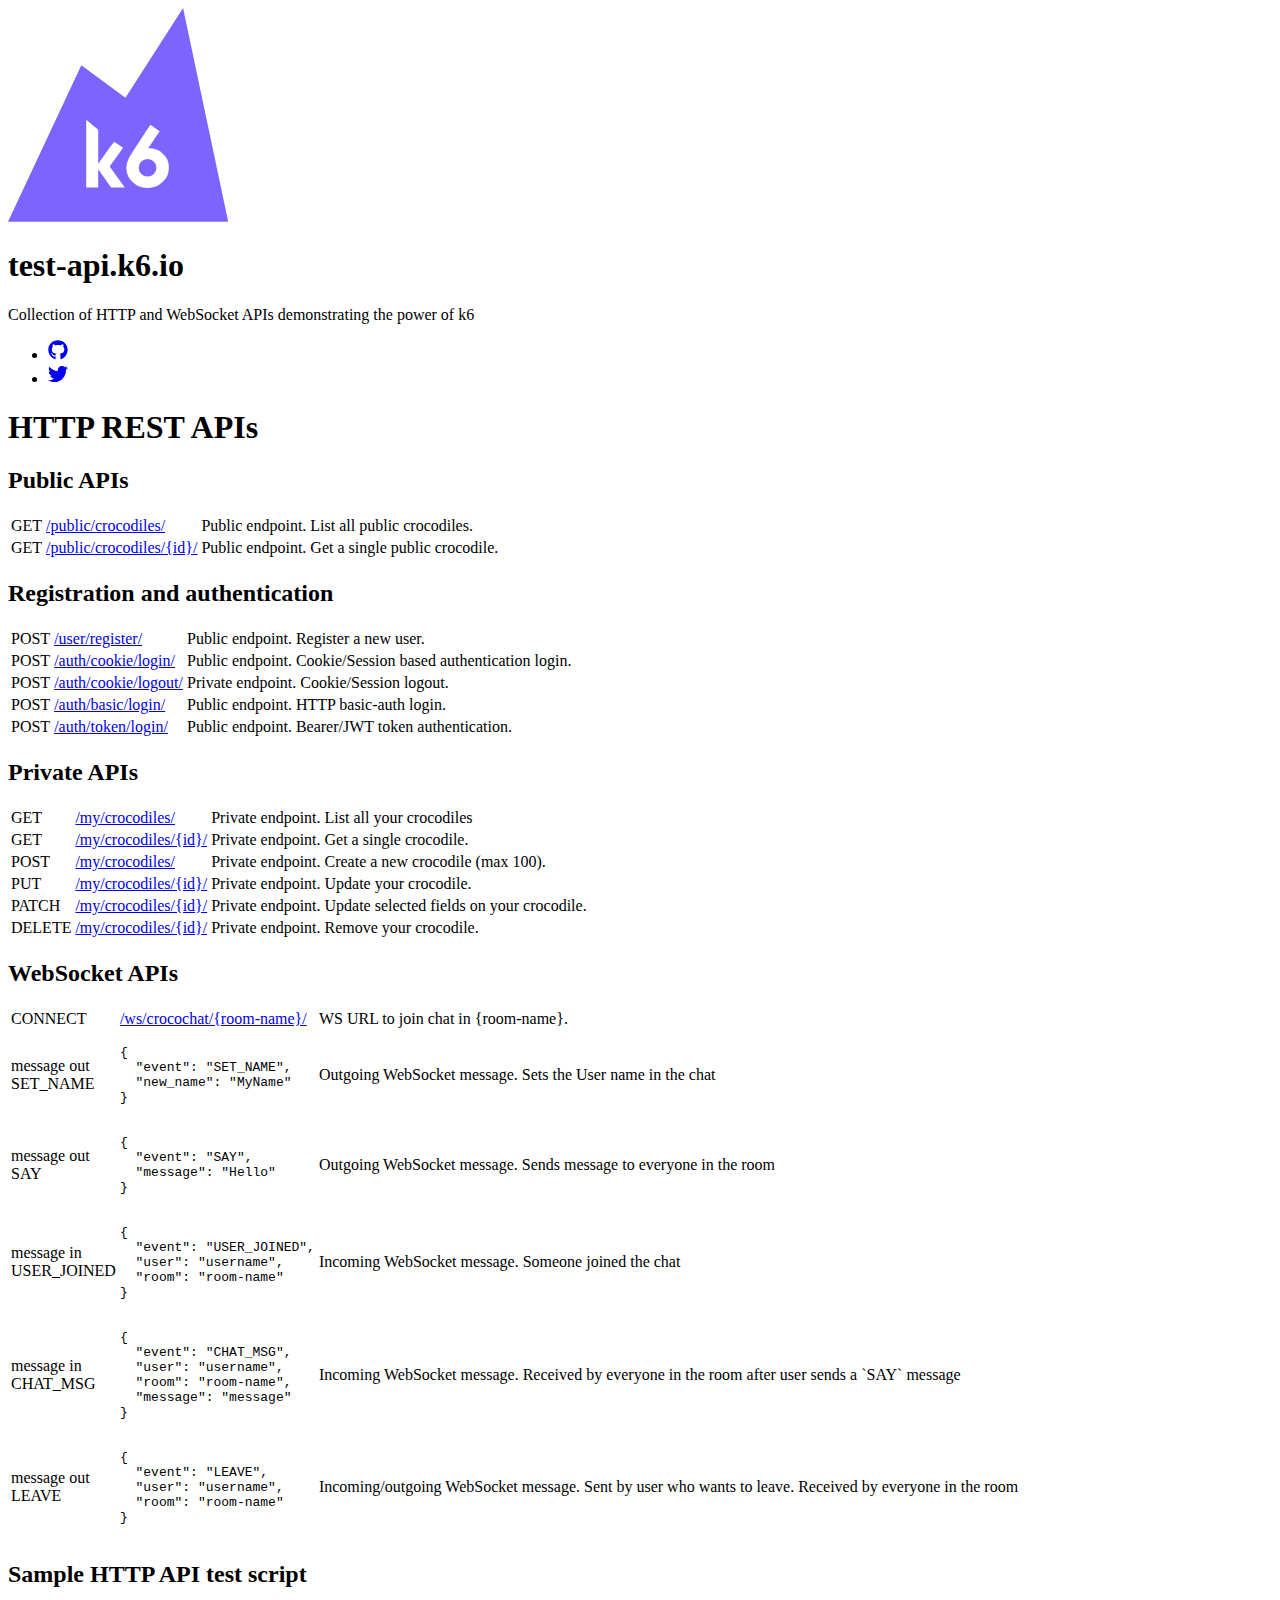
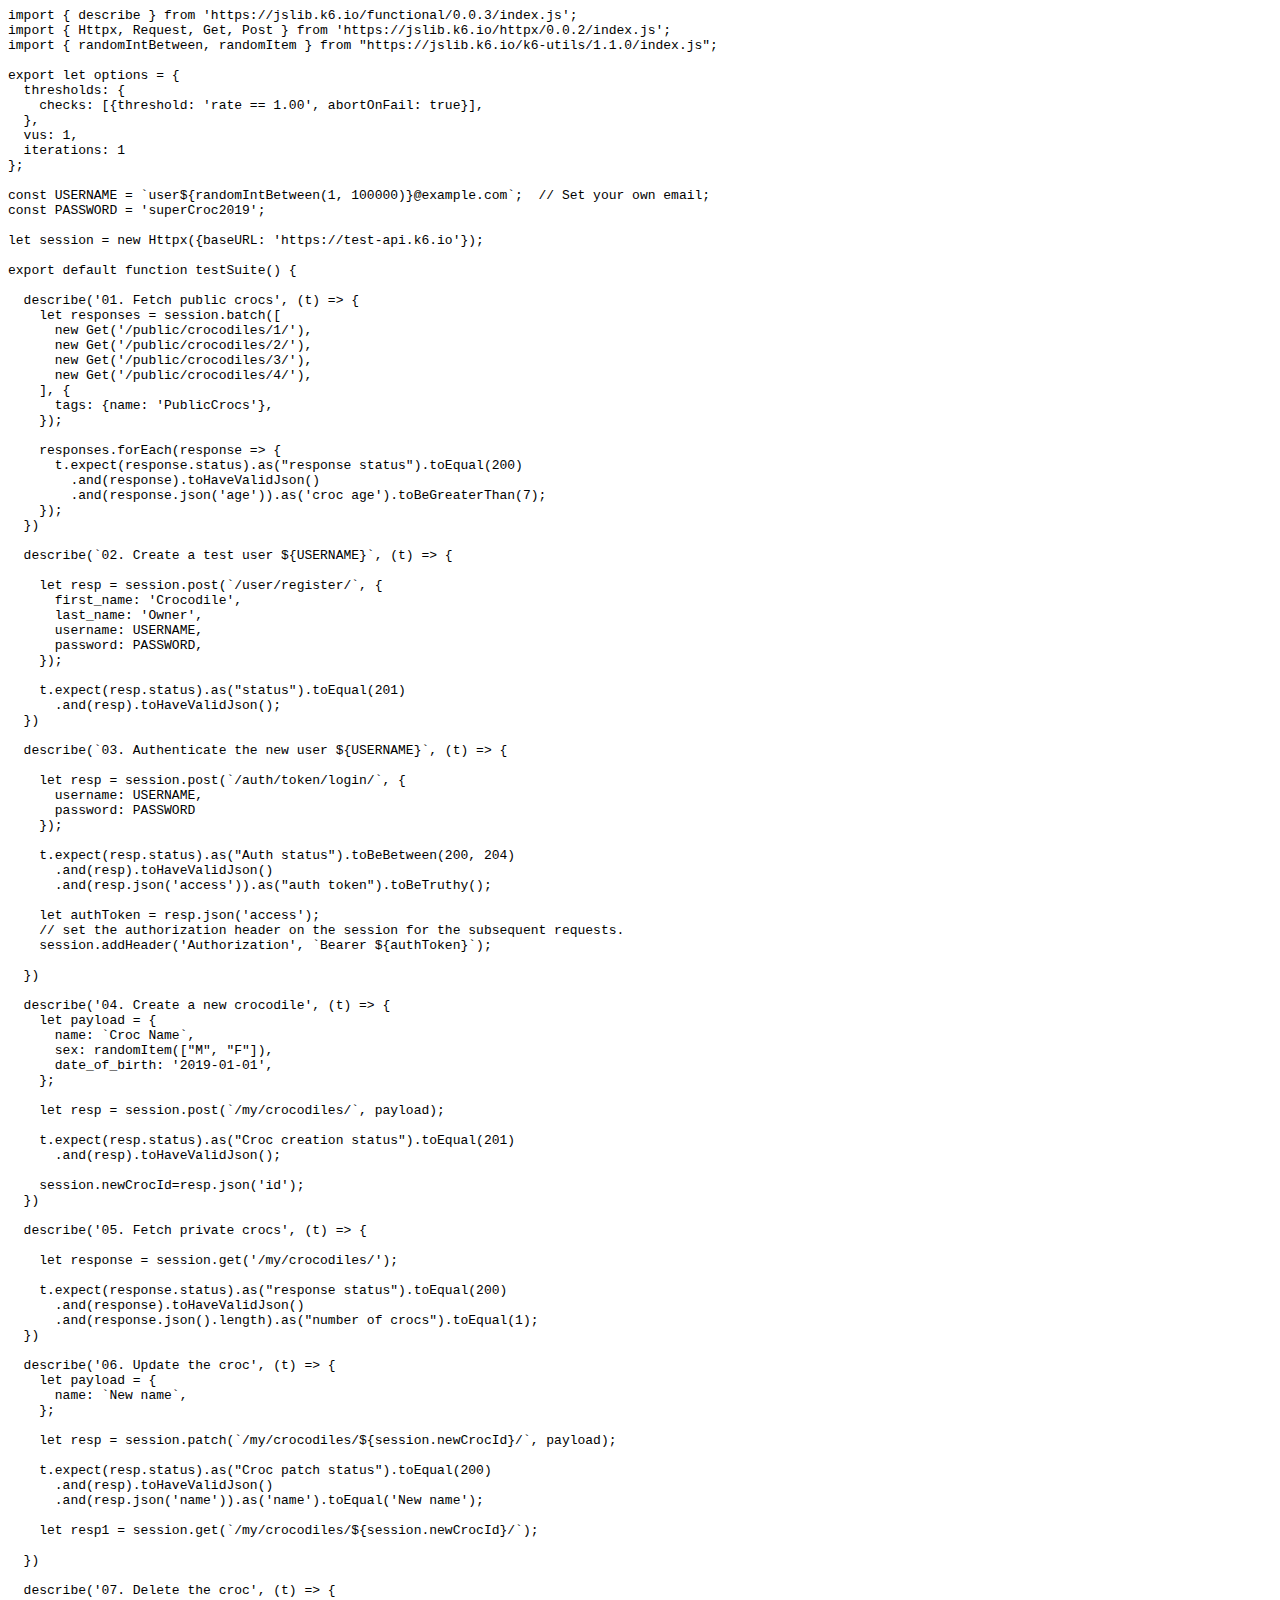
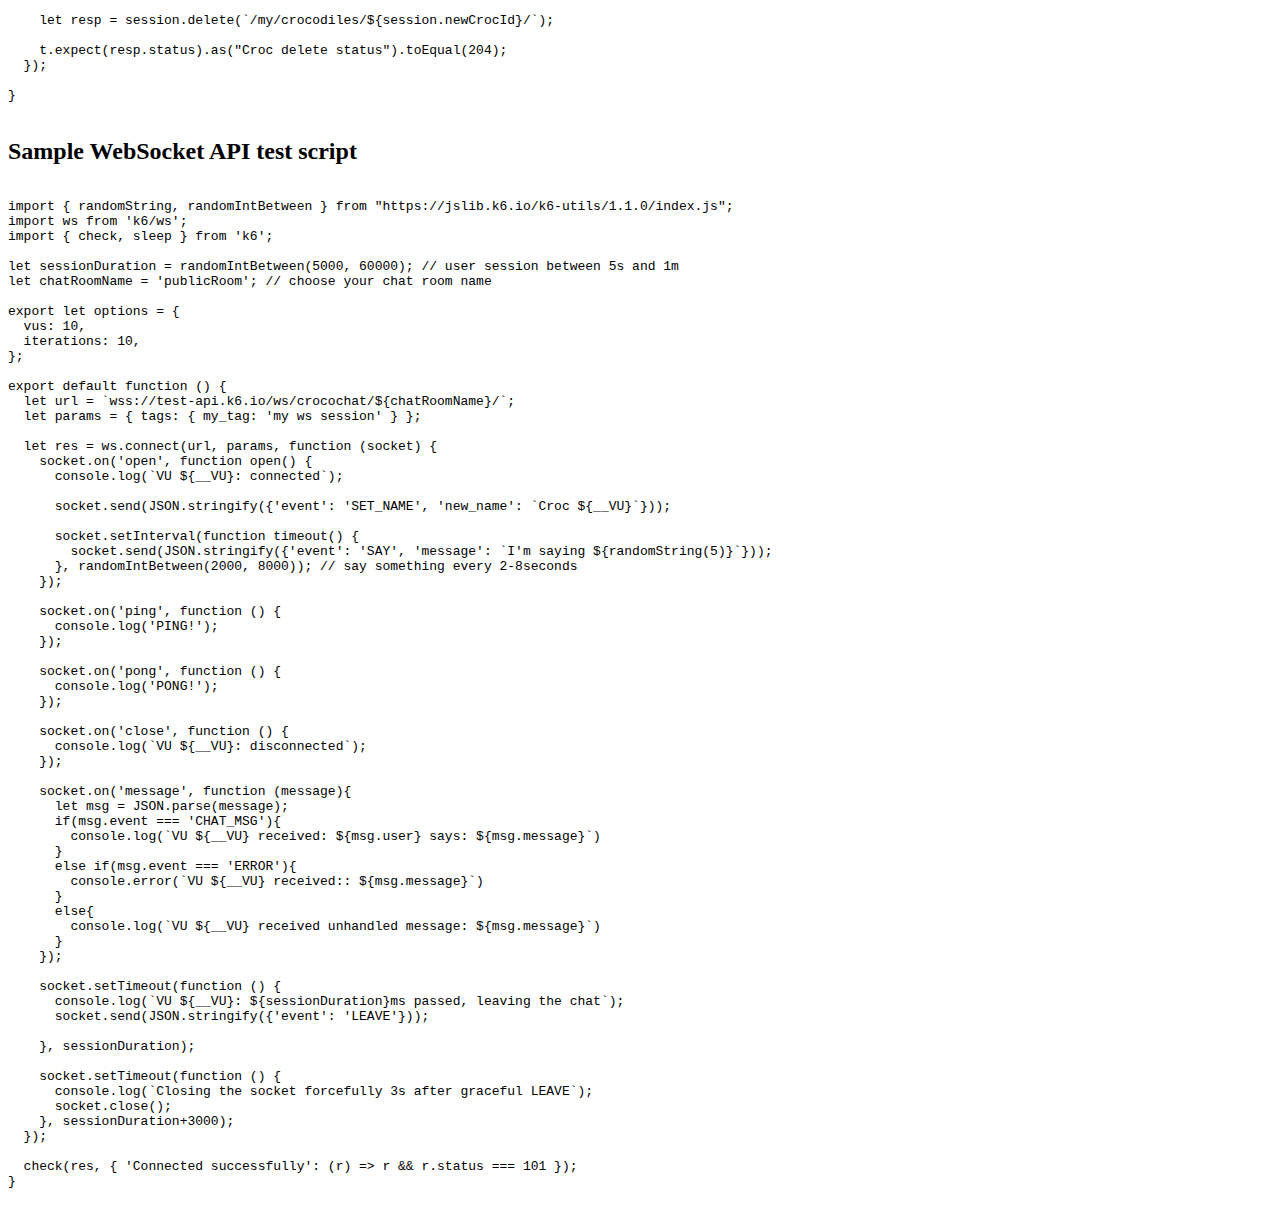
==== commit 6d517e55: "Updated sample scripts" ====
--- a/project/apps/pages/templates/index.html
+++ b/project/apps/pages/templates/index.html
@@ -19,7 +19,7 @@
         </div>
         <div>
             <h1 class="title">test-api.<span class="text-blue">k6</span>.io</h1>
-            <p class="description">Collection of APIs and examples demonstrating the power of k6</p>
+            <p class="description">Collection of HTTP and WebSocket APIs demonstrating the power of k6</p>
         </div>
         <ul class="header-icons">
             <li>
@@ -43,6 +43,7 @@
         </ul>
     </header>
     <section class="page-section">
+        <h1>HTTP REST APIs</h1>
         <h2 class="heading-underlined">Public APIs</h2>
         <table>
             <tbody>
@@ -126,137 +127,264 @@
             </tr>
             </tbody>
         </table>
+        <h2 class="heading-underlined">WebSocket APIs</h2>
+        <table>
+            <tbody>
+            <tr>
+                <td>CONNECT</td>
+                <td colspan="2"><a href="/public/crocodiles/">/ws/crocochat/{room-name}/</a></td>
+                <td>WS URL to join chat in {room-name}.</td>
+            </tr>
+            <tr>
+                <td>message out<br>SET_NAME</td>
+                <td colspan="2">
+                    <pre><code class="code narrow language-js">{
+  "event": "SET_NAME",
+  "new_name": "MyName"
+}</code></pre></td>
+                <td>Outgoing WebSocket message. Sets the User name in the chat</td>
+            </tr>
+            <tr>
+                <td>message out<br>SAY</td>
+                <td colspan="2">
+                    <pre><code class="code narrow language-js">{
+  "event": "SAY",
+  "message": "Hello"
+}</code></pre></td>
+                <td>Outgoing WebSocket message. Sends message to everyone in the room</td>
+            </tr>
+            <tr>
+                <td>message in<br>USER_JOINED</td>
+                <td colspan="2">
+                    <pre><code class="code narrow language-js">{
+  "event": "USER_JOINED",
+  "user": "username",
+  "room": "room-name"
+}</code></pre></td>
+                <td>Incoming WebSocket message. Someone joined the chat</td>
+            </tr>
+            <tr>
+                <td>message in<br>CHAT_MSG</td>
+                <td colspan="2">
+                    <pre><code class="code narrow language-js">{
+  "event": "CHAT_MSG",
+  "user": "username",
+  "room": "room-name",
+  "message": "message"
+}</code></pre></td>
+                <td>Incoming WebSocket message. Received by everyone in the room after user sends a `SAY` message</td>
+            </tr>
+            <tr>
+                <td>message out<br>LEAVE</td>
+                <td colspan="2">
+                    <pre><code class="code narrow language-js">{
+  "event": "LEAVE",
+  "user": "username",
+  "room": "room-name"
+}</code></pre></td>
+                <td>Incoming/outgoing WebSocket message. Sent by user who wants to leave. Received by everyone in the room</td>
+            </tr>
+            </tbody>
+        </table>
     </section>
 
     <section class="page-section">
-        <h2>Sample script</h2>
+        <h2>Sample HTTP API test script</h2>
 
         <pre>
-<code class="code language-js">  import http from 'k6/http';
-  import {check, group, sleep, fail} from 'k6';
-
-  export let options = {
-   stages: [
-     { target: 70, duration: '30s' },
-   ],
-    thresholds: {
-      'http_req_duration': ['p(95)<500', 'p(99)<1500'],
-      'http_req_duration{name:PublicCrocs}': ['avg<400'],
-      'http_req_duration{name:Create}': ['avg<600', 'max<1000'],
-    },
-  };
-
-  function randomString(length) {
-    const charset = 'abcdefghijklmnopqrstuvwxyz';
-    let res = '';
-    while (length--) res += charset[Math.random() * charset.length | 0];
-    return res;
-  }
-
-  const USERNAME = `${randomString(10)}@example.com`;  // Set your own email or `${randomString(10)}@example.com`;
-  const PASSWORD = 'superCroc2019';
-  const BASE_URL = 'https://test-api.loadimpact.com';
-
-  export function setup() {
-    // register a new user and authenticate via a Bearer token.
-    let res = http.post(`${BASE_URL}/user/register/`, {
+<code class="code language-js">import { describe } from 'https://jslib.k6.io/functional/0.0.3/index.js';
+import { Httpx, Request, Get, Post } from 'https://jslib.k6.io/httpx/0.0.2/index.js';
+import { randomIntBetween, randomItem } from "https://jslib.k6.io/k6-utils/1.1.0/index.js";
+
+export let options = {
+  thresholds: {
+    checks: [{threshold: 'rate == 1.00', abortOnFail: true}],
+  },
+  vus: 1,
+  iterations: 1
+};
+
+const USERNAME = `user${randomIntBetween(1, 100000)}@example.com`;  // Set your own email;
+const PASSWORD = 'superCroc2019';
+
+let session = new Httpx({baseURL: 'https://test-api.k6.io'});
+
+export default function testSuite() {
+
+  describe('01. Fetch public crocs', (t) => {
+    let responses = session.batch([
+      new Get('/public/crocodiles/1/'),
+      new Get('/public/crocodiles/2/'),
+      new Get('/public/crocodiles/3/'),
+      new Get('/public/crocodiles/4/'),
+    ], {
+      tags: {name: 'PublicCrocs'},
+    });
+
+    responses.forEach(response => {
+      t.expect(response.status).as("response status").toEqual(200)
+        .and(response).toHaveValidJson()
+        .and(response.json('age')).as('croc age').toBeGreaterThan(7);
+    });
+  })
+
+  describe(`02. Create a test user ${USERNAME}`, (t) => {
+
+    let resp = session.post(`/user/register/`, {
       first_name: 'Crocodile',
       last_name: 'Owner',
       username: USERNAME,
       password: PASSWORD,
     });
 
-    check(res, { 'created user': (r) => r.status === 201 });
-
-    let loginRes = http.post(`${BASE_URL}/auth/token/login/`, {
+    t.expect(resp.status).as("status").toEqual(201)
+      .and(resp).toHaveValidJson();
+  })
+
+  describe(`03. Authenticate the new user ${USERNAME}`, (t) => {
+
+    let resp = session.post(`/auth/token/login/`, {
       username: USERNAME,
       password: PASSWORD
     });
 
-    let authToken = loginRes.json('access');
-    check(authToken, { 'logged in successfully': () => authToken !== '', });
-
-    return authToken;
-  }
-
-
-  export default (authToken) => {
-    const requestConfigWithTag = tag => ({
-      headers: {
-        Authorization: `Bearer ${authToken}`
-      },
-      tags: Object.assign({}, {
-        name: 'PrivateCrocs'
-      }, tag)
-    });
-
-    group('Public endpoints', () => {
-      // call some public endpoints in a batch
-      let responses = http.batch([
-        ['GET', `${BASE_URL}/public/crocodiles/1/`, null, {tags: {name: 'PublicCrocs'}}],
-        ['GET', `${BASE_URL}/public/crocodiles/2/`, null, {tags: {name: 'PublicCrocs'}}],
-        ['GET', `${BASE_URL}/public/crocodiles/3/`, null, {tags: {name: 'PublicCrocs'}}],
-        ['GET', `${BASE_URL}/public/crocodiles/4/`, null, {tags: {name: 'PublicCrocs'}}],
-      ]);
-
-      const ages = Object.values(responses).map(res => res.json('age'));
-
-      // Functional test: check that all the public crocodiles are older than 5
-      check(ages, {
-        'Crocs are older than 5 years of age': Math.min(...ages) > 5
-      });
-    });
-
-    group('Create and modify crocs', () => {
-      let URL = `${BASE_URL}/my/crocodiles/`;
-
-      group('Create crocs', () => {
-        const payload = {
-          name: `Name ${randomString(10)}`,
-          sex: 'M',
-          date_of_birth: '2001-01-01',
-        };
-
-        const res = http.post(URL, payload, requestConfigWithTag({ name: 'Create' }));
-
-        if (check(res, { 'Croc created correctly': (r) => r.status === 201 })) {
-          URL = `${URL}${res.json('id')}/`;
-        } else {
-          console.log(`Unable to create a Croc ${res.status} ${res.body}`);
-          return
-        }
-      });
-
-      group('Update croc', () => {
-        const payload = { name: 'New name' };
-        const res = http.patch(URL, payload, requestConfigWithTag({ name: 'Update' }));
-        const isSuccessfulUpdate = check(res, {
-          'Update worked': () => res.status === 200,
-          'Updated name is correct': () => res.json('name') === 'New name',
-        });
-
-        if (!isSuccessfulUpdate) {
-          console.log(`Unable to update the croc ${res.status} ${res.body}`);
-          return
-        }
-      });
-
-      const delRes = http.del(URL, null, requestConfigWithTag({ name: 'Delete' }));
-
-      const isSuccessfulDelete = check(null, {
-        'Croc was deleted correctly': () => delRes.status === 204,
-      });
-
-      if (!isSuccessfulDelete) {
-        console.log(`Croc was not deleted properly`);
-        return
-      }
-    });
-
-    sleep(1);
-  }
+    t.expect(resp.status).as("Auth status").toBeBetween(200, 204)
+      .and(resp).toHaveValidJson()
+      .and(resp.json('access')).as("auth token").toBeTruthy();
+
+    let authToken = resp.json('access');
+    // set the authorization header on the session for the subsequent requests.
+    session.addHeader('Authorization', `Bearer ${authToken}`);
+
+  })
+
+  describe('04. Create a new crocodile', (t) => {
+    let payload = {
+      name: `Croc Name`,
+      sex: randomItem(["M", "F"]),
+      date_of_birth: '2019-01-01',
+    };
+
+    let resp = session.post(`/my/crocodiles/`, payload);
+
+    t.expect(resp.status).as("Croc creation status").toEqual(201)
+      .and(resp).toHaveValidJson();
+
+    session.newCrocId=resp.json('id');
+  })
+
+  describe('05. Fetch private crocs', (t) => {
+
+    let response = session.get('/my/crocodiles/');
+
+    t.expect(response.status).as("response status").toEqual(200)
+      .and(response).toHaveValidJson()
+      .and(response.json().length).as("number of crocs").toEqual(1);
+  })
+
+  describe('06. Update the croc', (t) => {
+    let payload = {
+      name: `New name`,
+    };
+
+    let resp = session.patch(`/my/crocodiles/${session.newCrocId}/`, payload);
+
+    t.expect(resp.status).as("Croc patch status").toEqual(200)
+      .and(resp).toHaveValidJson()
+      .and(resp.json('name')).as('name').toEqual('New name');
+
+    let resp1 = session.get(`/my/crocodiles/${session.newCrocId}/`);
+
+  })
+
+  describe('07. Delete the croc', (t) => {
+
+    let resp = session.delete(`/my/crocodiles/${session.newCrocId}/`);
+
+    t.expect(resp.status).as("Croc delete status").toEqual(204);
+  });
+
+}
+
 </code></pre>
     </section>
+
+    <section class="page-section">
+        <h2>Sample WebSocket API test script</h2>
+
+        <pre>
+<code class="code language-js">
+import { randomString, randomIntBetween } from "https://jslib.k6.io/k6-utils/1.1.0/index.js";
+import ws from 'k6/ws';
+import { check, sleep } from 'k6';
+
+let sessionDuration = randomIntBetween(5000, 60000); // user session between 5s and 1m
+let chatRoomName = 'publicRoom'; // choose your chat room name
+
+export let options = {
+  vus: 10,
+  iterations: 10,
+};
+
+export default function () {
+  let url = `wss://test-api.k6.io/ws/crocochat/${chatRoomName}/`;
+  let params = { tags: { my_tag: 'my ws session' } };
+
+  let res = ws.connect(url, params, function (socket) {
+    socket.on('open', function open() {
+      console.log(`VU ${__VU}: connected`);
+
+      socket.send(JSON.stringify({'event': 'SET_NAME', 'new_name': `Croc ${__VU}`}));
+
+      socket.setInterval(function timeout() {
+        socket.send(JSON.stringify({'event': 'SAY', 'message': `I'm saying ${randomString(5)}`}));
+      }, randomIntBetween(2000, 8000)); // say something every 2-8seconds
+    });
+
+    socket.on('ping', function () {
+      console.log('PING!');
+    });
+
+    socket.on('pong', function () {
+      console.log('PONG!');
+    });
+
+    socket.on('close', function () {
+      console.log(`VU ${__VU}: disconnected`);
+    });
+
+    socket.on('message', function (message){
+      let msg = JSON.parse(message);
+      if(msg.event === 'CHAT_MSG'){
+        console.log(`VU ${__VU} received: ${msg.user} says: ${msg.message}`)
+      }
+      else if(msg.event === 'ERROR'){
+        console.error(`VU ${__VU} received:: ${msg.message}`)
+      }
+      else{
+        console.log(`VU ${__VU} received unhandled message: ${msg.message}`)
+      }
+    });
+
+    socket.setTimeout(function () {
+      console.log(`VU ${__VU}: ${sessionDuration}ms passed, leaving the chat`);
+      socket.send(JSON.stringify({'event': 'LEAVE'}));
+
+    }, sessionDuration);
+
+    socket.setTimeout(function () {
+      console.log(`Closing the socket forcefully 3s after graceful LEAVE`);
+      socket.close();
+    }, sessionDuration+3000);
+  });
+
+  check(res, { 'Connected successfully': (r) => r && r.status === 101 });
+}
+
+</code></pre>
+    </section>
+
+
 </main>
 <script src="/static/js/prisms.js"></script>
 </body>
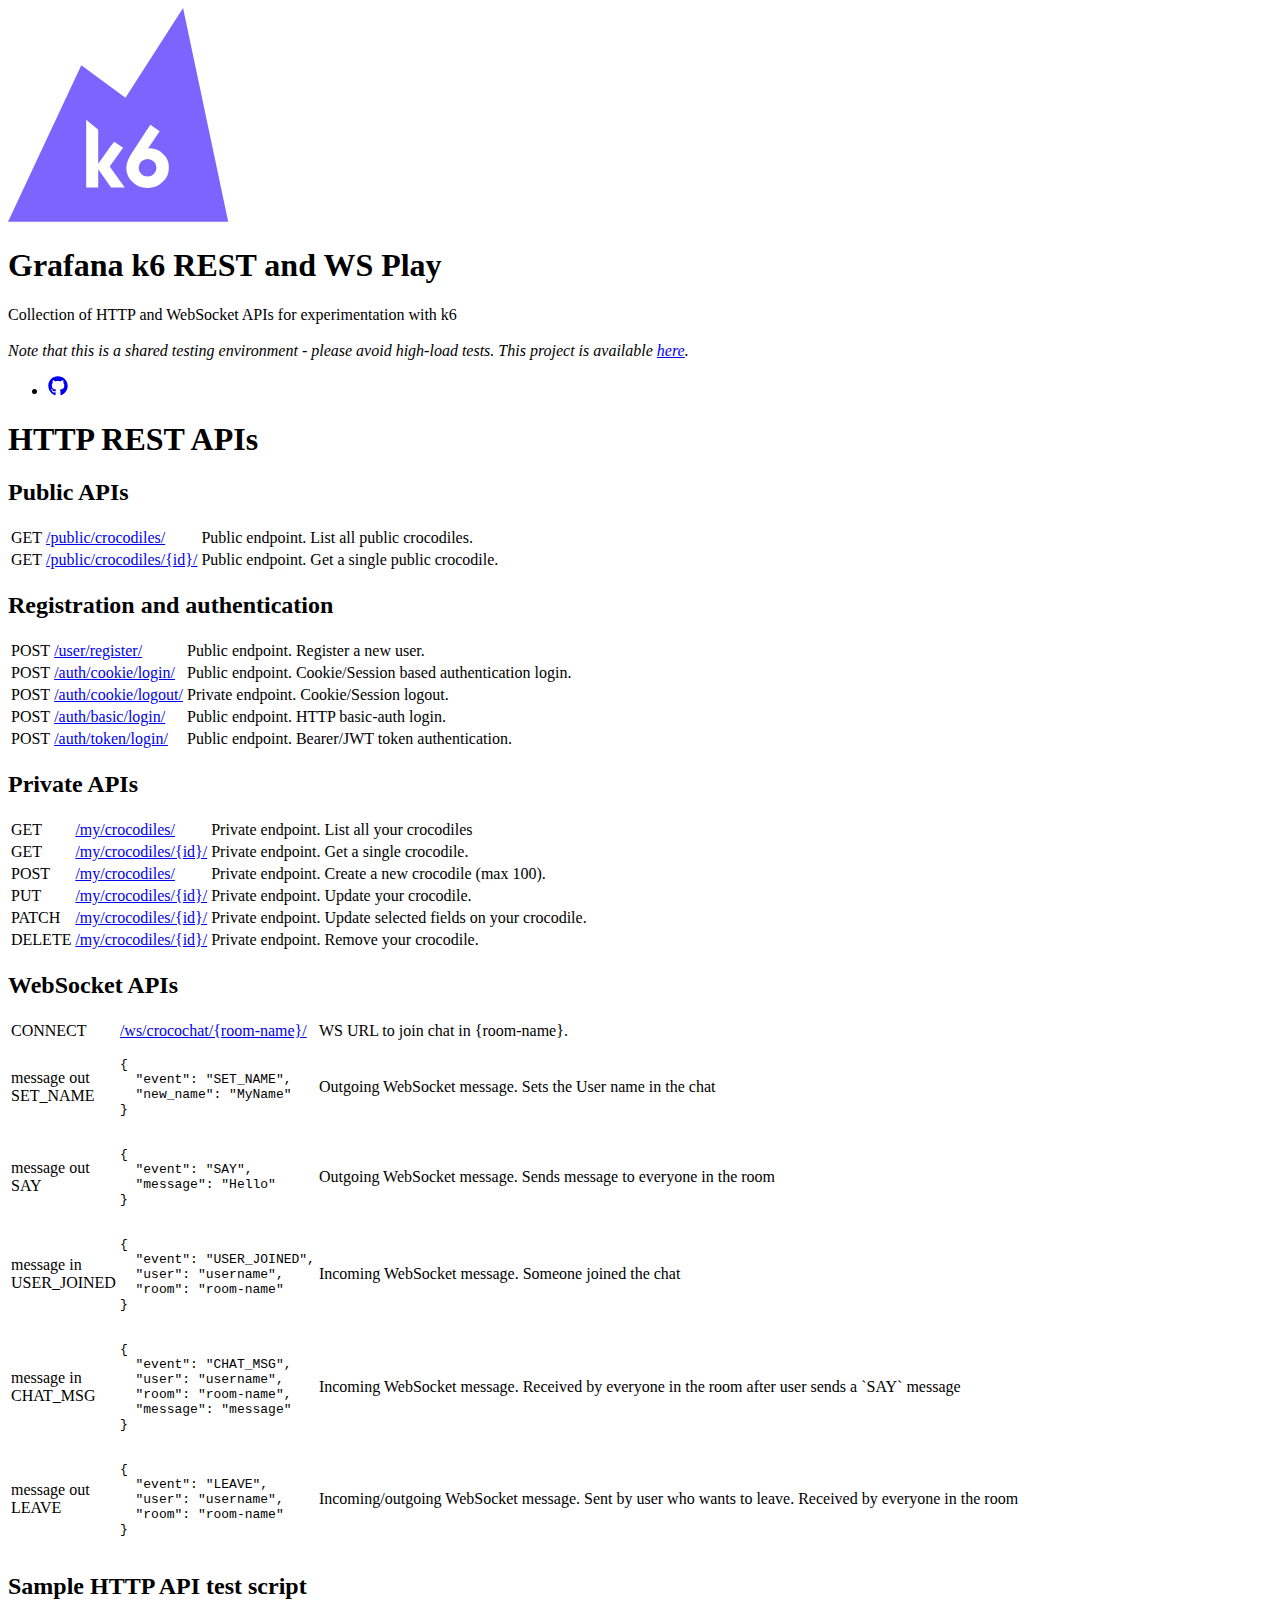
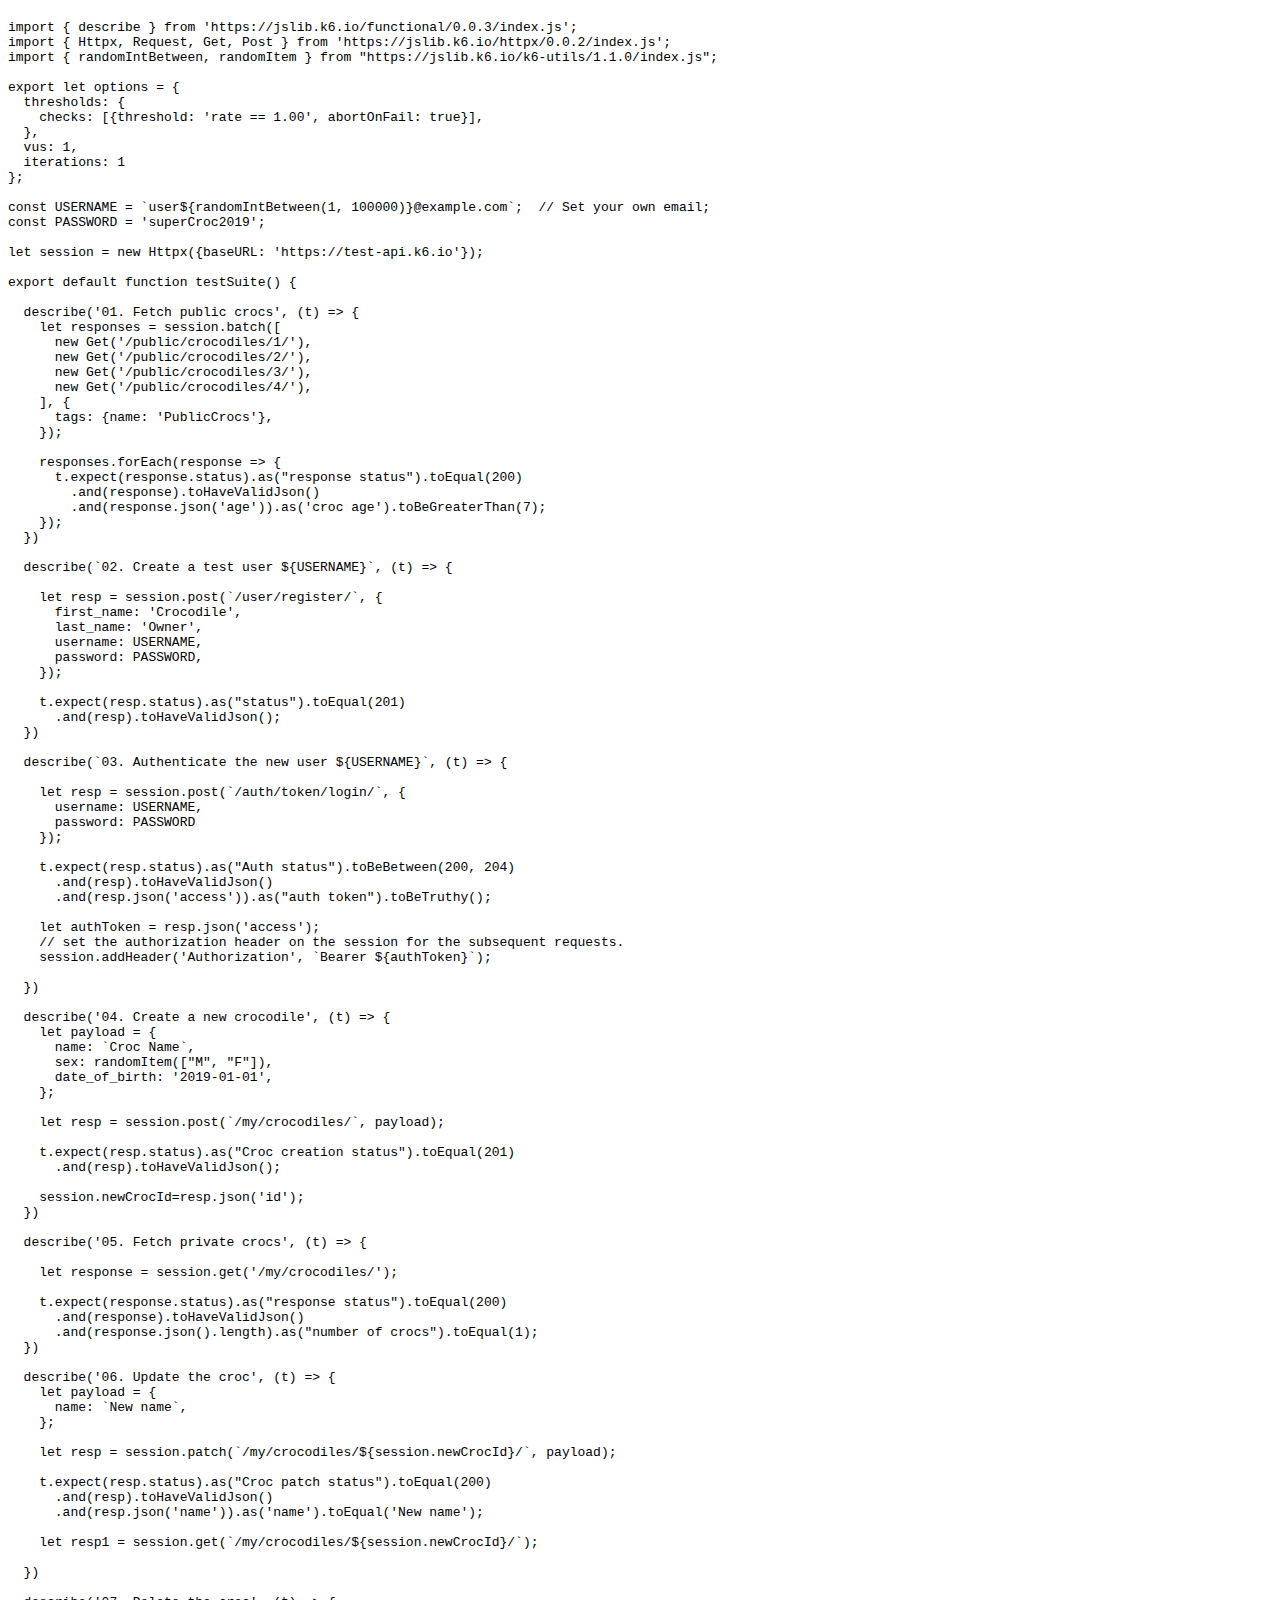
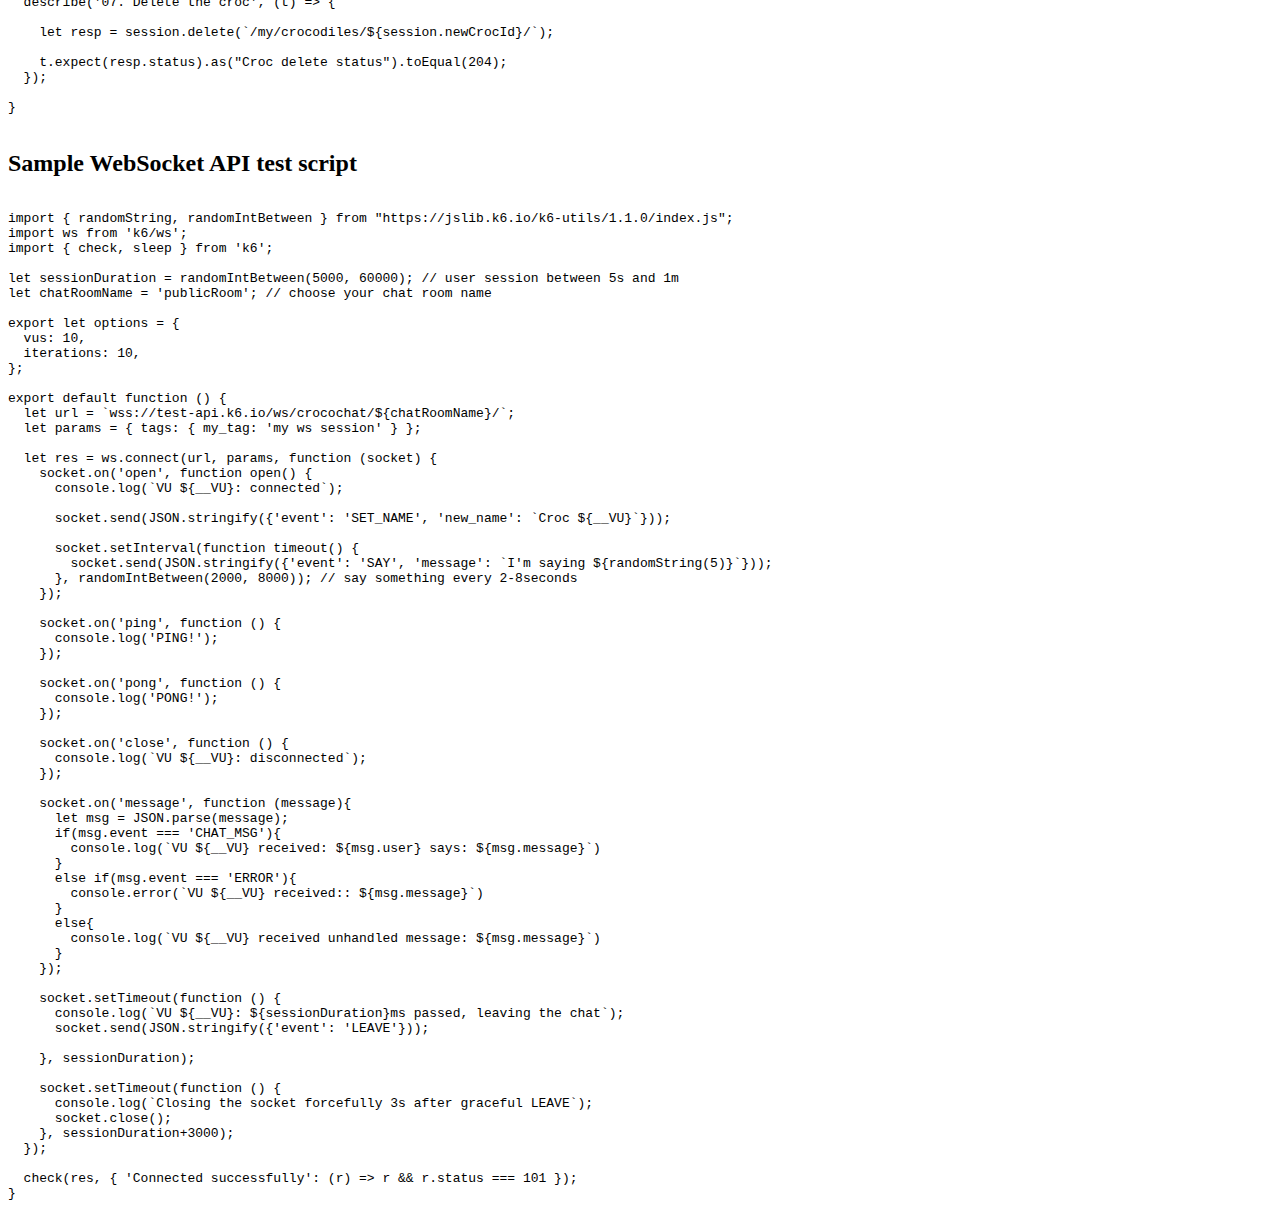
==== commit 718547d1: "Update index page" ====
--- a/project/apps/pages/templates/index.html
+++ b/project/apps/pages/templates/index.html
@@ -6,7 +6,7 @@
     <meta http-equiv="X-UA-Compatible" content="ie=edge">
     <link rel="icon" href="/static/favicon.ico" sizes="32x32">
     <link rel="stylesheet" href="/static/css/site.css" type="text/css">
-    <title>APIs demonstrating the power of k6</title>
+    <title>HTTP and WebSocket APIs for experimentation with k6</title>
 </head>
 <body>
 <main class="page">
@@ -18,25 +18,20 @@
             </svg>
         </div>
         <div>
-            <h1 class="title">test-api.<span class="text-blue">k6</span>.io</h1>
-            <p class="description">Collection of HTTP and WebSocket APIs demonstrating the power of k6</p>
+            <h1 class="title">Grafana k6 REST and WS Play</h1>
+            <p class="description">
+              Collection of HTTP and WebSocket APIs for experimentation with k6
+              <br/><br/> 
+              <i class="note">Note that this is a shared testing environment - please avoid high-load tests. This project is available <a href="https://github.com/grafana/test-api.k6.io">here</a>.</i>
+            </p>
         </div>
         <ul class="header-icons">
             <li>
-                <a href="https://github.com/loadimpact/k6">
+                <a href="https://github.com/grafana/test-api.k6.io">
                     <svg height="20" width="20" aria-hidden="true" focusable="false"
                          viewBox="0 0 496 512">
                         <path fill="currentColor"
                               d="M165.9 397.4c0 2-2.3 3.6-5.2 3.6-3.3.3-5.6-1.3-5.6-3.6 0-2 2.3-3.6 5.2-3.6 3-.3 5.6 1.3 5.6 3.6zm-31.1-4.5c-.7 2 1.3 4.3 4.3 4.9 2.6 1 5.6 0 6.2-2s-1.3-4.3-4.3-5.2c-2.6-.7-5.5.3-6.2 2.3zm44.2-1.7c-2.9.7-4.9 2.6-4.6 4.9.3 2 2.9 3.3 5.9 2.6 2.9-.7 4.9-2.6 4.6-4.6-.3-1.9-3-3.2-5.9-2.9zM244.8 8C106.1 8 0 113.3 0 252c0 110.9 69.8 205.8 169.5 239.2 12.8 2.3 17.3-5.6 17.3-12.1 0-6.2-.3-40.4-.3-61.4 0 0-70 15-84.7-29.8 0 0-11.4-29.1-27.8-36.6 0 0-22.9-15.7 1.6-15.4 0 0 24.9 2 38.6 25.8 21.9 38.6 58.6 27.5 72.9 20.9 2.3-16 8.8-27.1 16-33.7-55.9-6.2-112.3-14.3-112.3-110.5 0-27.5 7.6-41.3 23.6-58.9-2.6-6.5-11.1-33.3 2.6-67.9 20.9-6.5 69 27 69 27 20-5.6 41.5-8.5 62.8-8.5s42.8 2.9 62.8 8.5c0 0 48.1-33.6 69-27 13.7 34.7 5.2 61.4 2.6 67.9 16 17.7 25.8 31.5 25.8 58.9 0 96.5-58.9 104.2-114.8 110.5 9.2 7.9 17 22.9 17 46.4 0 33.7-.3 75.4-.3 83.6 0 6.5 4.6 14.4 17.3 12.1C428.2 457.8 496 362.9 496 252 496 113.3 383.5 8 244.8 8zM97.2 352.9c-1.3 1-1 3.3.7 5.2 1.6 1.6 3.9 2.3 5.2 1 1.3-1 1-3.3-.7-5.2-1.6-1.6-3.9-2.3-5.2-1zm-10.8-8.1c-.7 1.3.3 2.9 2.3 3.9 1.6 1 3.6.7 4.3-.7.7-1.3-.3-2.9-2.3-3.9-2-.6-3.6-.3-4.3.7zm32.4 35.6c-1.6 1.3-1 4.3 1.3 6.2 2.3 2.3 5.2 2.6 6.5 1 1.3-1.3.7-4.3-1.3-6.2-2.2-2.3-5.2-2.6-6.5-1zm-11.4-14.7c-1.6 1-1.6 3.6 0 5.9 1.6 2.3 4.3 3.3 5.6 2.3 1.6-1.3 1.6-3.9 0-6.2-1.4-2.3-4-3.3-5.6-2z"></path>
-                    </svg>
-                </a>
-            </li>
-            <li>
-                <a href="https://twitter.com/k6_io">
-                    <svg height="20" width="20" aria-hidden="true" focusable="false"
-                         viewBox="0 0 512 512">
-                        <path fill="currentColor"
-                              d="M459.37 151.716c.325 4.548.325 9.097.325 13.645 0 138.72-105.583 298.558-298.558 298.558-59.452 0-114.68-17.219-161.137-47.106 8.447.974 16.568 1.299 25.34 1.299 49.055 0 94.213-16.568 130.274-44.832-46.132-.975-84.792-31.188-98.112-72.772 6.498.974 12.995 1.624 19.818 1.624 9.421 0 18.843-1.3 27.614-3.573-48.081-9.747-84.143-51.98-84.143-102.985v-1.299c13.969 7.797 30.214 12.67 47.431 13.319-28.264-18.843-46.781-51.005-46.781-87.391 0-19.492 5.197-37.36 14.294-52.954 51.655 63.675 129.3 105.258 216.365 109.807-1.624-7.797-2.599-15.918-2.599-24.04 0-57.828 46.782-104.934 104.934-104.934 30.213 0 57.502 12.67 76.67 33.137 23.715-4.548 46.456-13.32 66.599-25.34-7.798 24.366-24.366 44.833-46.132 57.827 21.117-2.273 41.584-8.122 60.426-16.243-14.292 20.791-32.161 39.308-52.628 54.253z"></path>
                     </svg>
                 </a>
             </li>
@@ -81,7 +76,7 @@
             </tr>
             <tr>
                 <td>POST</td>
-                <td><a href="/auth/cookie/login/">/auth/basic/login/</a></td>
+                <td><a href="/auth/basic/login/">/auth/basic/login/</a></td>
                 <td>Public endpoint. HTTP basic-auth login.</td>
             </tr>
             <tr>
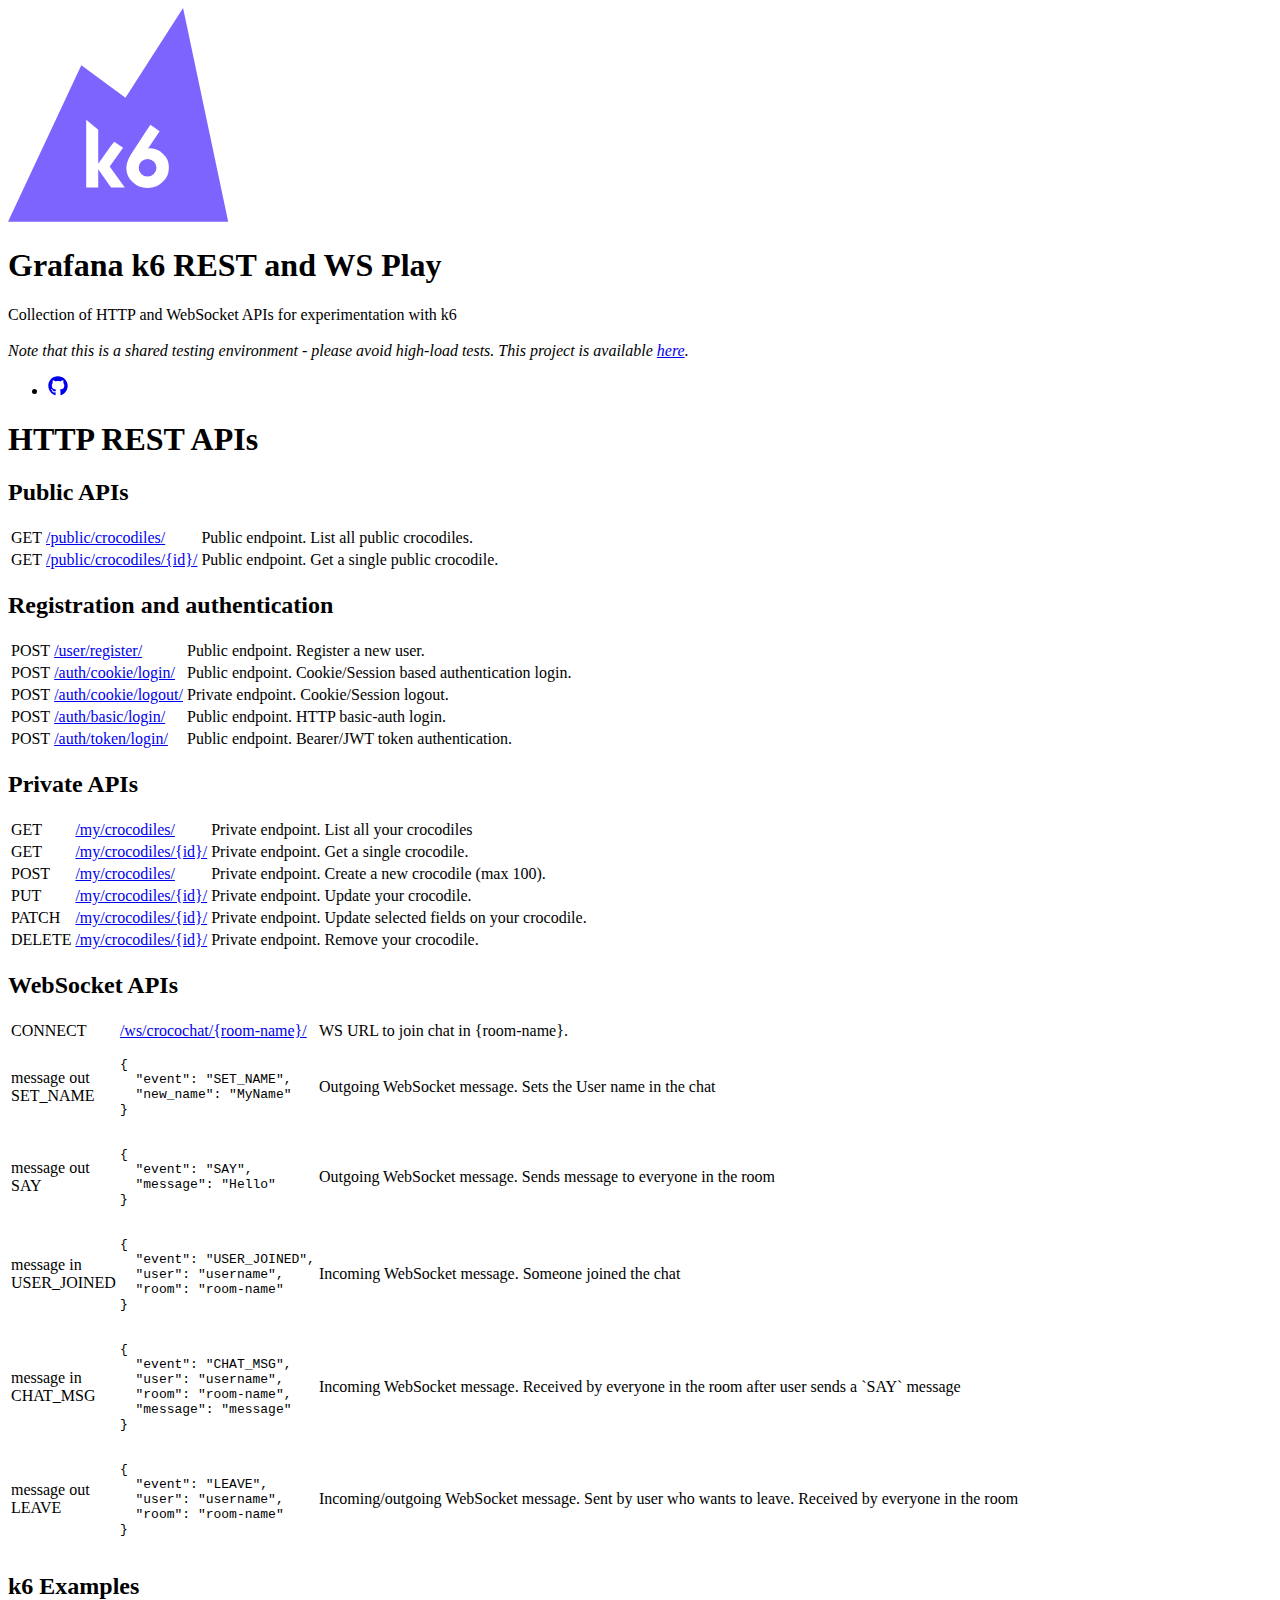
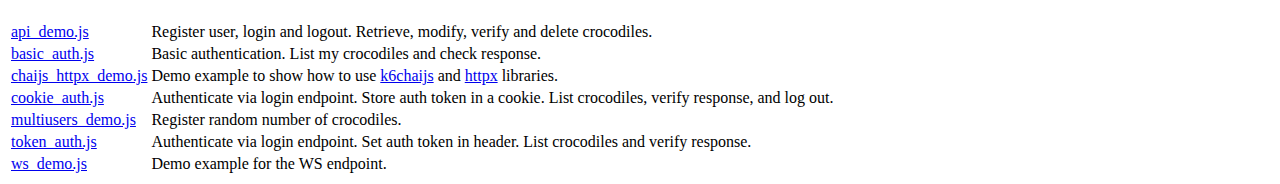
==== commit 7c27b77e: "Initial commit" ====
--- a/project/apps/pages/templates/index.html
+++ b/project/apps/pages/templates/index.html
@@ -184,199 +184,39 @@
     </section>
 
     <section class="page-section">
-        <h2>Sample HTTP API test script</h2>
-
-        <pre>
-<code class="code language-js">import { describe } from 'https://jslib.k6.io/functional/0.0.3/index.js';
-import { Httpx, Request, Get, Post } from 'https://jslib.k6.io/httpx/0.0.2/index.js';
-import { randomIntBetween, randomItem } from "https://jslib.k6.io/k6-utils/1.1.0/index.js";
-
-export let options = {
-  thresholds: {
-    checks: [{threshold: 'rate == 1.00', abortOnFail: true}],
-  },
-  vus: 1,
-  iterations: 1
-};
-
-const USERNAME = `user${randomIntBetween(1, 100000)}@example.com`;  // Set your own email;
-const PASSWORD = 'superCroc2019';
-
-let session = new Httpx({baseURL: 'https://test-api.k6.io'});
-
-export default function testSuite() {
-
-  describe('01. Fetch public crocs', (t) => {
-    let responses = session.batch([
-      new Get('/public/crocodiles/1/'),
-      new Get('/public/crocodiles/2/'),
-      new Get('/public/crocodiles/3/'),
-      new Get('/public/crocodiles/4/'),
-    ], {
-      tags: {name: 'PublicCrocs'},
-    });
-
-    responses.forEach(response => {
-      t.expect(response.status).as("response status").toEqual(200)
-        .and(response).toHaveValidJson()
-        .and(response.json('age')).as('croc age').toBeGreaterThan(7);
-    });
-  })
-
-  describe(`02. Create a test user ${USERNAME}`, (t) => {
-
-    let resp = session.post(`/user/register/`, {
-      first_name: 'Crocodile',
-      last_name: 'Owner',
-      username: USERNAME,
-      password: PASSWORD,
-    });
-
-    t.expect(resp.status).as("status").toEqual(201)
-      .and(resp).toHaveValidJson();
-  })
-
-  describe(`03. Authenticate the new user ${USERNAME}`, (t) => {
-
-    let resp = session.post(`/auth/token/login/`, {
-      username: USERNAME,
-      password: PASSWORD
-    });
-
-    t.expect(resp.status).as("Auth status").toBeBetween(200, 204)
-      .and(resp).toHaveValidJson()
-      .and(resp.json('access')).as("auth token").toBeTruthy();
-
-    let authToken = resp.json('access');
-    // set the authorization header on the session for the subsequent requests.
-    session.addHeader('Authorization', `Bearer ${authToken}`);
-
-  })
-
-  describe('04. Create a new crocodile', (t) => {
-    let payload = {
-      name: `Croc Name`,
-      sex: randomItem(["M", "F"]),
-      date_of_birth: '2019-01-01',
-    };
-
-    let resp = session.post(`/my/crocodiles/`, payload);
-
-    t.expect(resp.status).as("Croc creation status").toEqual(201)
-      .and(resp).toHaveValidJson();
-
-    session.newCrocId=resp.json('id');
-  })
-
-  describe('05. Fetch private crocs', (t) => {
-
-    let response = session.get('/my/crocodiles/');
-
-    t.expect(response.status).as("response status").toEqual(200)
-      .and(response).toHaveValidJson()
-      .and(response.json().length).as("number of crocs").toEqual(1);
-  })
-
-  describe('06. Update the croc', (t) => {
-    let payload = {
-      name: `New name`,
-    };
-
-    let resp = session.patch(`/my/crocodiles/${session.newCrocId}/`, payload);
-
-    t.expect(resp.status).as("Croc patch status").toEqual(200)
-      .and(resp).toHaveValidJson()
-      .and(resp.json('name')).as('name').toEqual('New name');
-
-    let resp1 = session.get(`/my/crocodiles/${session.newCrocId}/`);
-
-  })
-
-  describe('07. Delete the croc', (t) => {
-
-    let resp = session.delete(`/my/crocodiles/${session.newCrocId}/`);
-
-    t.expect(resp.status).as("Croc delete status").toEqual(204);
-  });
-
-}
-
-</code></pre>
-    </section>
-
-    <section class="page-section">
-        <h2>Sample WebSocket API test script</h2>
-
-        <pre>
-<code class="code language-js">
-import { randomString, randomIntBetween } from "https://jslib.k6.io/k6-utils/1.1.0/index.js";
-import ws from 'k6/ws';
-import { check, sleep } from 'k6';
-
-let sessionDuration = randomIntBetween(5000, 60000); // user session between 5s and 1m
-let chatRoomName = 'publicRoom'; // choose your chat room name
-
-export let options = {
-  vus: 10,
-  iterations: 10,
-};
-
-export default function () {
-  let url = `wss://test-api.k6.io/ws/crocochat/${chatRoomName}/`;
-  let params = { tags: { my_tag: 'my ws session' } };
-
-  let res = ws.connect(url, params, function (socket) {
-    socket.on('open', function open() {
-      console.log(`VU ${__VU}: connected`);
-
-      socket.send(JSON.stringify({'event': 'SET_NAME', 'new_name': `Croc ${__VU}`}));
-
-      socket.setInterval(function timeout() {
-        socket.send(JSON.stringify({'event': 'SAY', 'message': `I'm saying ${randomString(5)}`}));
-      }, randomIntBetween(2000, 8000)); // say something every 2-8seconds
-    });
-
-    socket.on('ping', function () {
-      console.log('PING!');
-    });
-
-    socket.on('pong', function () {
-      console.log('PONG!');
-    });
-
-    socket.on('close', function () {
-      console.log(`VU ${__VU}: disconnected`);
-    });
-
-    socket.on('message', function (message){
-      let msg = JSON.parse(message);
-      if(msg.event === 'CHAT_MSG'){
-        console.log(`VU ${__VU} received: ${msg.user} says: ${msg.message}`)
-      }
-      else if(msg.event === 'ERROR'){
-        console.error(`VU ${__VU} received:: ${msg.message}`)
-      }
-      else{
-        console.log(`VU ${__VU} received unhandled message: ${msg.message}`)
-      }
-    });
-
-    socket.setTimeout(function () {
-      console.log(`VU ${__VU}: ${sessionDuration}ms passed, leaving the chat`);
-      socket.send(JSON.stringify({'event': 'LEAVE'}));
-
-    }, sessionDuration);
-
-    socket.setTimeout(function () {
-      console.log(`Closing the socket forcefully 3s after graceful LEAVE`);
-      socket.close();
-    }, sessionDuration+3000);
-  });
-
-  check(res, { 'Connected successfully': (r) => r && r.status === 101 });
-}
-
-</code></pre>
+        <h2>k6 Examples</h2>
+        <table>
+          <tbody>
+          <tr>
+              <td><a href="https://github.com/grafana/test-api.k6.io/tree/main/k6_tests/api_demo.js">api_demo.js</a></td>
+              <td>Register user, login and logout. Retrieve, modify, verify and delete crocodiles.</td>
+          </tr>
+          <tr>
+              <td><a href="https://github.com/grafana/test-api.k6.io/tree/main/k6_tests/basic_auth.js">basic_auth.js</a></td>
+              <td>Basic authentication. List my crocodiles and check response.</td>
+          </tr>
+          <tr>
+              <td><a href="https://github.com/grafana/test-api.k6.io/tree/main/k6_tests/chaijs_httpx_demo.js">chaijs_httpx_demo.js</a></td>
+              <td>Demo example to show how to use <a href="https://k6.io/docs/javascript-api/jslib/k6chaijs/" target="_blank">k6chaijs</a> and <a href="https://k6.io/docs/javascript-api/jslib/httpx/" target="_blank">httpx</a> libraries.</td>
+          </tr>
+          <tr>
+              <td><a href="https://github.com/grafana/test-api.k6.io/tree/main/k6_tests/cookie_auth.js">cookie_auth.js</a></td>
+              <td>Authenticate via login endpoint. Store auth token in a cookie. List crocodiles, verify response, and log out.</td>
+          </tr>
+          <tr>
+              <td><a href="https://github.com/grafana/test-api.k6.io/tree/main/k6_tests/multiusers_demo.js">multiusers_demo.js</a></td>
+              <td>Register random number of crocodiles.</td>
+          </tr>
+          <tr>
+              <td><a href="https://github.com/grafana/test-api.k6.io/tree/main/k6_tests/token_auth.js">token_auth.js</a></td>
+              <td>Authenticate via login endpoint. Set auth token in header. List crocodiles and verify response.</td>
+          </tr>
+          <tr>
+              <td><a href="https://github.com/grafana/test-api.k6.io/tree/main/k6_tests/ws_demo.js">ws_demo.js</a></td>
+              <td>Demo example for the WS endpoint.</td>
+          </tr>
+          </tbody>
+        </table>
     </section>
 
 
